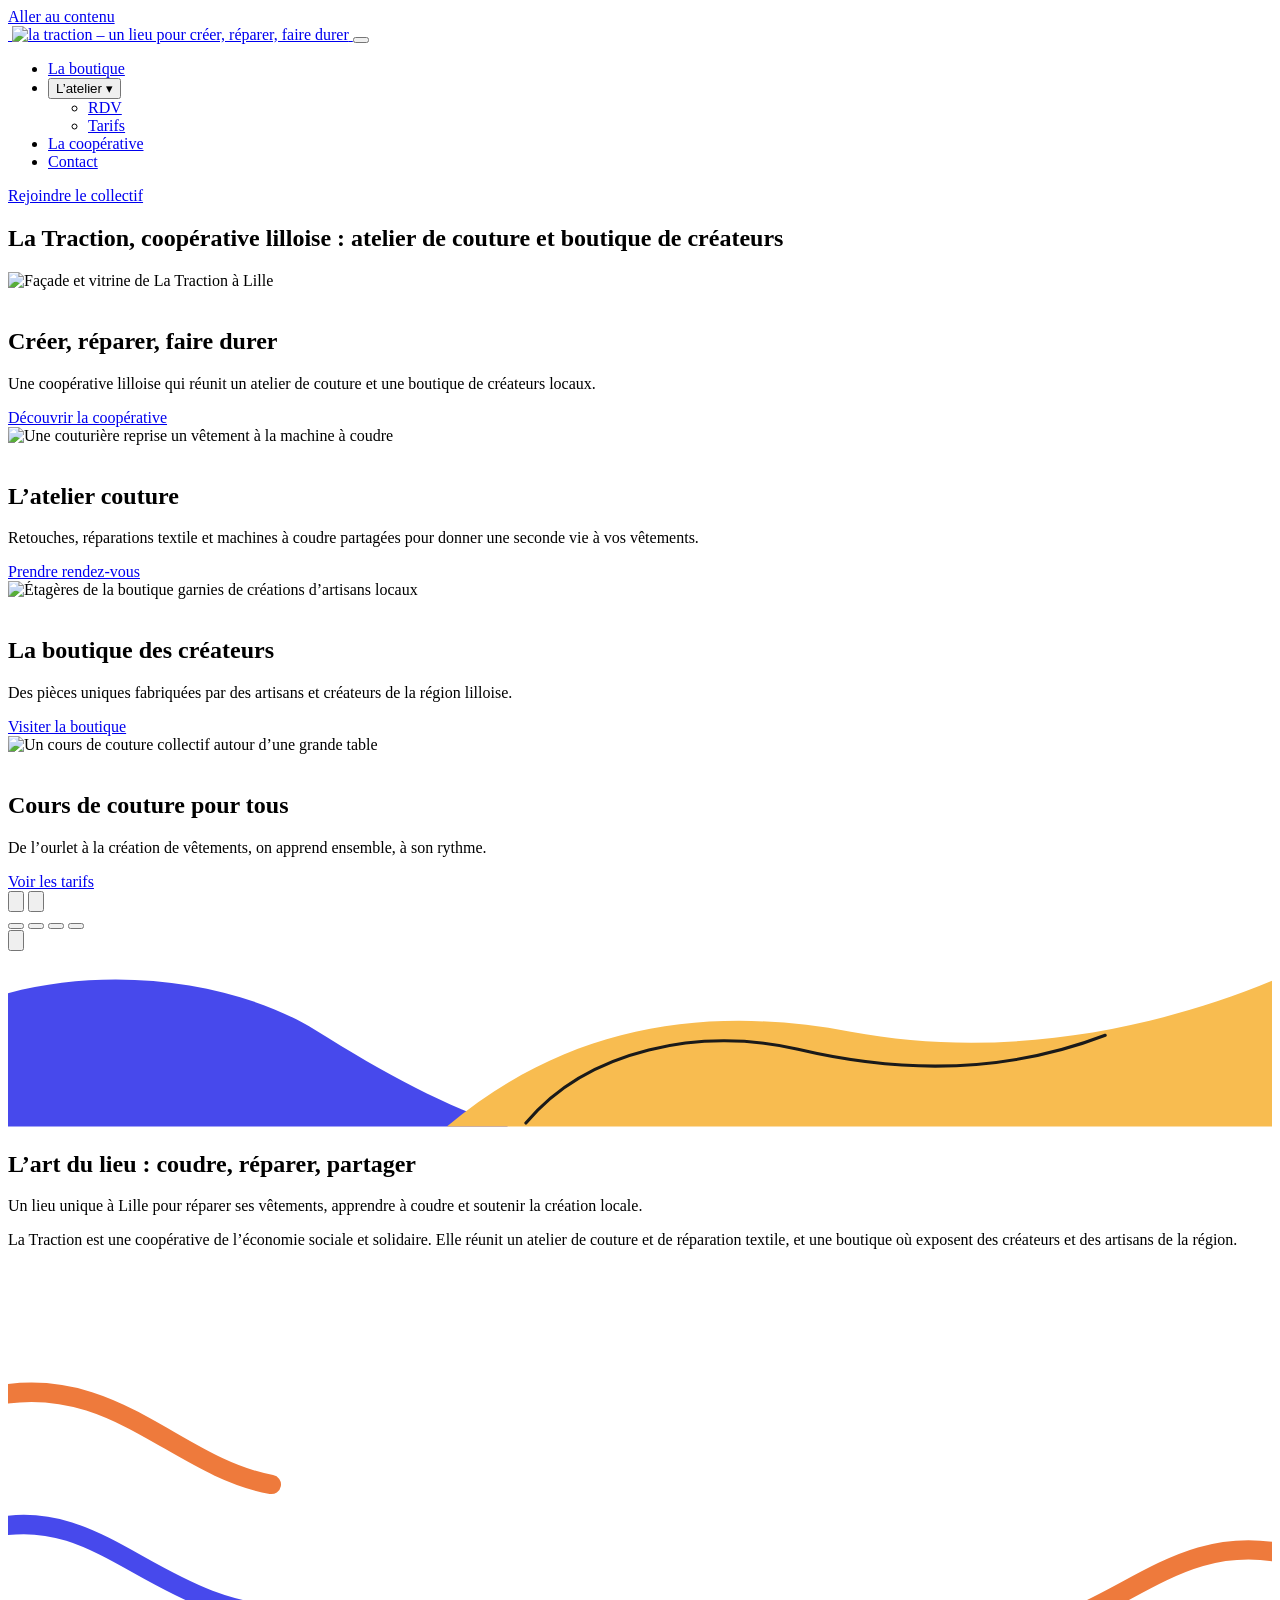
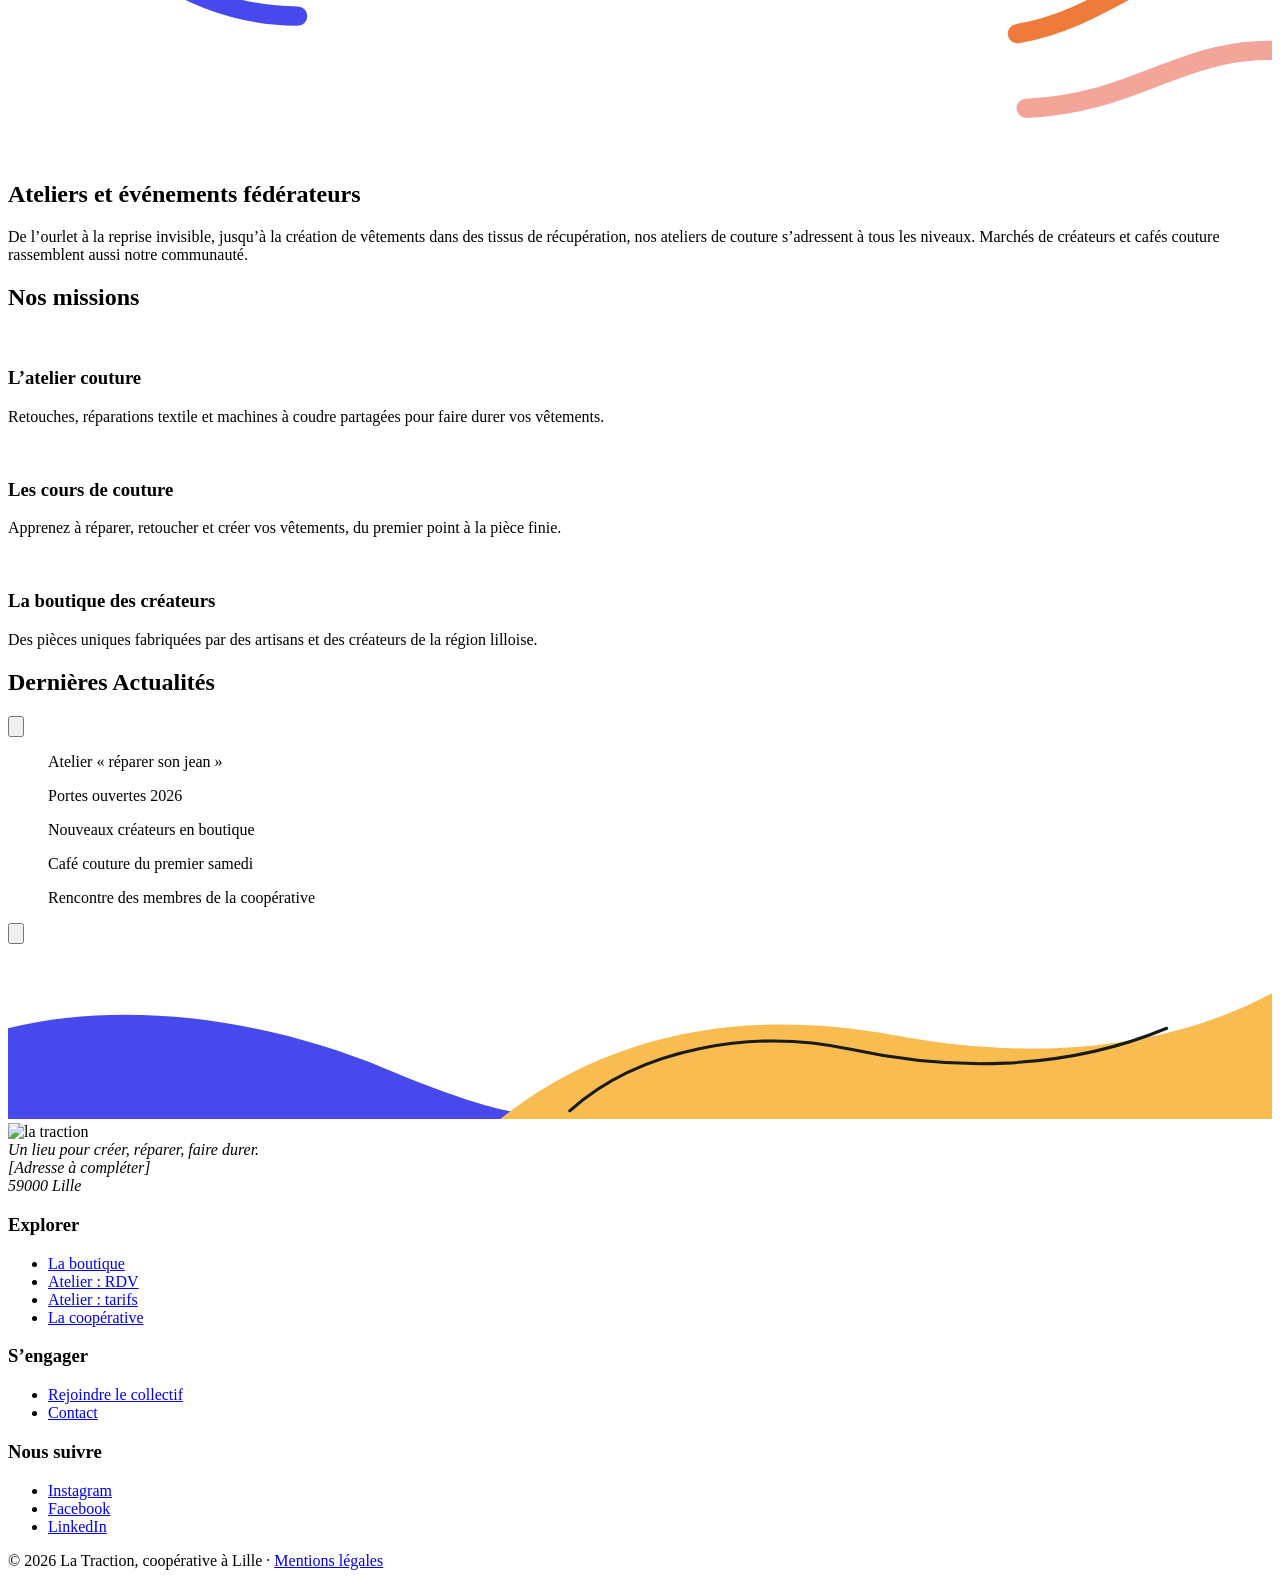
==== index.html @ d2c75fbf "Add files via upload" ====
<!DOCTYPE html>
<html lang="fr">
<head>
<meta charset="utf-8">
<meta name="viewport" content="width=device-width, initial-scale=1">
<title>La Traction – Un lieu pour créer, réparer, faire durer à Lille</title>
<meta name="description" content="La Traction, coopérative lilloise : atelier de couture et de réparation textile, cours de couture et boutique de créateurs et d’artisans locaux.">
<link rel="preconnect" href="https://fonts.googleapis.com">
<link rel="preconnect" href="https://fonts.gstatic.com" crossorigin>
<link href="https://fonts.googleapis.com/css2?family=Bebas+Neue&family=DM+Sans:wght@400;500;700&family=Montserrat:wght@700;800&display=swap" rel="stylesheet">
<script>document.documentElement.className+=" js"</script>
<link rel="stylesheet" href="css/style.css">
</head>
<body>
<a class="skip" href="#contenu">Aller au contenu</a>

<header class="hdr" id="hdr">
  <div class="wrap bar">
    <a class="logo" href="index.html" aria-label="La Traction, accueil">
      <img class="mag" src="img/logo-aimant.png" alt="">
      <img class="mot" src="img/logo-mot.png" alt="la traction – un lieu pour créer, réparer, faire durer">
    </a>
    <button class="burger" id="burger" aria-label="Ouvrir le menu" aria-expanded="false" aria-controls="nav"><span></span></button>
    <nav class="nav" id="nav" aria-label="Navigation principale">
      <ul>
        <li><a href="boutique.html">La boutique</a></li>
        <li class="has-sub" id="hs">
          <button class="sb" type="button" aria-expanded="false" aria-controls="sub">L’atelier <span class="chev" aria-hidden="true">▾</span></button>
          <ul class="sub" id="sub">
            <li><a href="atelier-rdv.html">RDV</a></li>
            <li><a href="atelier-tarifs.html">Tarifs</a></li>
          </ul>
        </li>
        <li><a href="cooperative.html">La coopérative</a></li>
        <li><a href="contact.html">Contact</a></li>
      </ul>
      <a class="cta" href="rejoindre.html">Rejoindre le collectif</a>
    </nav>
  </div>
</header>

<main id="contenu">
  <!-- Diaporama d'accueil : remplacer img/diapo-1.jpg … img/diapo-4.jpg par vos photos (format paysage, 1920×1080 conseillé) -->
  <section class="slider" id="slider" aria-roledescription="carrousel" aria-labelledby="t-hero">
    <h1 id="t-hero" class="sr">La Traction, coopérative lilloise : atelier de couture et boutique de créateurs</h1>
    <div class="slides" id="slides" aria-live="off">
      <div class="slide on" role="group" aria-roledescription="diapositive" aria-label="1 sur 4" style="--g:linear-gradient(135deg,#4749EC,#23246f)">
        <div class="sl-bg"><img src="img/diapo-1.jpg" alt="Façade et vitrine de La Traction à Lille"></div>
        <img class="sl-deco" src="img/logo-aimant.png" alt="">
        <div class="cap"><h2>Créer, réparer, faire durer</h2><p>Une coopérative lilloise qui réunit un atelier de couture et une boutique de créateurs locaux.</p><a class="btn" href="cooperative.html">Découvrir la coopérative</a></div>
      </div>
      <div class="slide" role="group" aria-roledescription="diapositive" aria-label="2 sur 4" style="--g:linear-gradient(135deg,#D5463E,#EE7A3C)">
        <div class="sl-bg"><img src="img/diapo-2.jpg" alt="Une couturière reprise un vêtement à la machine à coudre"></div>
        <img class="sl-deco" src="img/picto-reparer.png" alt="">
        <div class="cap"><h2>L’atelier couture</h2><p>Retouches, réparations textile et machines à coudre partagées pour donner une seconde vie à vos vêtements.</p><a class="btn" href="atelier-rdv.html">Prendre rendez-vous</a></div>
      </div>
      <div class="slide" role="group" aria-roledescription="diapositive" aria-label="3 sur 4" style="--g:linear-gradient(135deg,#F8BC50,#D5463E)">
        <div class="sl-bg"><img src="img/diapo-3.jpg" alt="Étagères de la boutique garnies de créations d’artisans locaux"></div>
        <img class="sl-deco" src="img/picto-faire-durer.png" alt="">
        <div class="cap"><h2>La boutique des créateurs</h2><p>Des pièces uniques fabriquées par des artisans et créateurs de la région lilloise.</p><a class="btn" href="boutique.html">Visiter la boutique</a></div>
      </div>
      <div class="slide" role="group" aria-roledescription="diapositive" aria-label="4 sur 4" style="--g:linear-gradient(135deg,#AFC5DA,#4749EC)">
        <div class="sl-bg"><img src="img/diapo-4.jpg" alt="Un cours de couture collectif autour d’une grande table"></div>
        <img class="sl-deco" src="img/picto-creer.png" alt="">
        <div class="cap"><h2>Cours de couture pour tous</h2><p>De l’ourlet à la création de vêtements, on apprend ensemble, à son rythme.</p><a class="btn" href="atelier-tarifs.html">Voir les tarifs</a></div>
      </div>
    </div>
    <div class="sl-ctrl">
      <button type="button" class="sl-btn" id="sl-play" aria-label="Mettre le diaporama en pause"><svg viewBox="0 0 24 24" aria-hidden="true"><path class="i-pause" d="M8 5v14M16 5v14"/><path class="i-play" d="M7 5l12 7-12 7z"/></svg></button>
      <button type="button" class="sl-btn" id="sl-prev" aria-label="Diapositive précédente"><svg viewBox="0 0 24 24" aria-hidden="true"><path d="M15 4L7 12l8 8"/></svg></button>
      <div class="dots">
        <button type="button" class="dot" aria-label="Afficher la diapositive 1" aria-current="true"></button>
        <button type="button" class="dot" aria-label="Afficher la diapositive 2"></button>
        <button type="button" class="dot" aria-label="Afficher la diapositive 3"></button>
        <button type="button" class="dot" aria-label="Afficher la diapositive 4"></button>
      </div>
      <button type="button" class="sl-btn" id="sl-next" aria-label="Diapositive suivante"><svg viewBox="0 0 24 24" aria-hidden="true"><path d="M9 4l8 8-8 8"/></svg></button>
    </div>
    <svg class="waves" viewBox="0 0 1440 200" preserveAspectRatio="none" aria-hidden="true">
      <path d="M0 48C130 14 270 40 350 90S500 178 570 200H0Z" fill="#4749EC"/>
      <path d="M500 200C640 82 800 62 960 92S1290 96 1440 34V200Z" fill="#F8BC50"/>
      <path d="M590 196C660 112 790 86 900 112S1130 142 1250 96" fill="none" stroke="#1A1A1A" stroke-width="3.5" stroke-linecap="round"/>
    </svg>
  </section>
  <div class="zebra" aria-hidden="true"></div>

  <!-- L'art du lieu -->
  <section class="lieu" aria-labelledby="t-lieu">
    <div class="wrap grid">
      <div class="photo sq"><div class="plx" data-speed=".1" data-zoom=".1"><img src="img/artisan.jpg" alt="Une couturière répare un vêtement à la machine à coudre" loading="lazy" onerror="this.remove()"></div></div>
      <div class="txt" data-speed="-.07">
        <h2 id="t-lieu">L’art du lieu : coudre, réparer, partager</h2>
        <p class="lead">Un lieu unique à Lille pour réparer ses vêtements, apprendre à coudre et soutenir la création locale.</p>
        <p class="t">La Traction est une coopérative de l’économie sociale et solidaire. Elle réunit un atelier de couture et de réparation textile, et une boutique où exposent des créateurs et des artisans de la région.</p>
      </div>
    </div>
  </section>

  <!-- Ateliers et événements -->
  <section class="events" aria-labelledby="t-events">
    <div class="bg"><div class="plx" data-speed=".1" data-zoom=".08"><img src="img/evenement.jpg" alt="" loading="lazy" onerror="this.remove()"></div></div>
    <svg class="ribbons" viewBox="0 0 1440 560" preserveAspectRatio="xMidYMid slice" fill="none" stroke-width="22" stroke-linecap="round" aria-hidden="true">
      <path d="M-20 150C120 120 190 230 300 250" stroke="#EE7A3C"/>
      <path d="M-20 300C110 270 170 400 330 400" stroke="#4749EC"/>
      <path d="M1460 330C1330 300 1270 400 1150 420" stroke="#EE7A3C"/>
      <path d="M1460 440C1340 430 1290 500 1160 505" stroke="#F4A59A"/>
    </svg>
    <div class="box" data-speed="-.07">
      <h2 id="t-events">Ateliers et événements fédérateurs</h2>
      <p>De l’ourlet à la reprise invisible, jusqu’à la création de vêtements dans des tissus de récupération, nos ateliers de couture s’adressent à tous les niveaux. Marchés de créateurs et cafés couture rassemblent aussi notre communauté.</p>
    </div>
  </section>

  <!-- Nos missions -->
  <div class="band"><h2>Nos missions</h2></div>
  <section class="missions" aria-label="Nos missions">
    <div class="wrap cards" data-speed=".04">
      <article class="card" style="--c:var(--brick)"><img src="img/picto-reparer.png" alt="" loading="lazy"><h3>L’atelier couture</h3><p>Retouches, réparations textile et machines à coudre partagées pour faire durer vos vêtements.</p></article>
      <article class="card" style="--c:var(--cobalt)"><img src="img/picto-creer.png" alt="" loading="lazy"><h3>Les cours de couture</h3><p>Apprenez à réparer, retoucher et créer vos vêtements, du premier point à la pièce finie.</p></article>
      <article class="card" style="--c:var(--mustard)"><img src="img/picto-faire-durer.png" alt="" loading="lazy"><h3>La boutique des créateurs</h3><p>Des pièces uniques fabriquées par des artisans et des créateurs de la région lilloise.</p></article>
    </div>
  </section>

  <!-- Dernières actualités -->
  <section class="news" aria-labelledby="t-news">
    <div class="wrap" data-speed="-.035">
      <h2 id="t-news">Dernières Actualités</h2>
      <div class="car">
        <button class="arr l" id="prev" type="button" aria-label="Actualités précédentes"><svg viewBox="0 0 24 24" aria-hidden="true"><path d="M15 4L7 12l8 8"/></svg></button>
        <div class="track" id="track" tabindex="0" aria-label="Carrousel d’actualités">
          <figure class="item"><div class="ph" style="--g:linear-gradient(135deg,#AFC5DA,#F8BC50)"><img src="img/actu-1.jpg" alt="" loading="lazy" onerror="this.remove()"></div><figcaption>Atelier « réparer son jean »</figcaption></figure>
          <figure class="item"><div class="ph" style="--g:linear-gradient(135deg,#F4A59A,#4749EC)"><img src="img/actu-2.jpg" alt="" loading="lazy" onerror="this.remove()"></div><figcaption>Portes ouvertes 2026</figcaption></figure>
          <figure class="item"><div class="ph" style="--g:linear-gradient(135deg,#F8BC50,#D5463E)"><img src="img/actu-3.jpg" alt="" loading="lazy" onerror="this.remove()"></div><figcaption>Nouveaux créateurs en boutique</figcaption></figure>
          <figure class="item"><div class="ph" style="--g:linear-gradient(135deg,#4749EC,#AFC5DA)"><img src="img/actu-4.jpg" alt="" loading="lazy" onerror="this.remove()"></div><figcaption>Café couture du premier samedi</figcaption></figure>
          <figure class="item"><div class="ph" style="--g:linear-gradient(135deg,#D5463E,#F4A59A)"><img src="img/actu-5.jpg" alt="" loading="lazy" onerror="this.remove()"></div><figcaption>Rencontre des membres de la coopérative</figcaption></figure>
        </div>
        <button class="arr r" id="next" type="button" aria-label="Actualités suivantes"><svg viewBox="0 0 24 24" aria-hidden="true"><path d="M9 4l8 8-8 8"/></svg></button>
      </div>
    </div>
  </section>
</main>

<footer>
  <svg class="ft-waves" viewBox="0 0 1440 200" preserveAspectRatio="none" aria-hidden="true">
    <path d="M0 200V96C140 62 300 88 430 142S580 190 620 200Z" fill="#4749EC"/>
    <path d="M560 200C690 96 850 74 1010 104S1320 120 1440 56V200Z" fill="#F8BC50"/>
    <path d="M640 190C720 118 850 96 960 120S1200 146 1320 96" fill="none" stroke="#1A1A1A" stroke-width="3.5" stroke-linecap="round"/>
  </svg>
  <div class="ft">
    <div class="cols">
      <div class="brand">
        <img src="img/logo-mot.png" alt="la traction">
        <address>Un lieu pour créer, réparer, faire durer.<br>[Adresse à compléter]<br>59000 Lille</address>
      </div>
      <div><h3>Explorer</h3><ul>
        <li><a href="boutique.html">La boutique</a></li>
        <li><a href="atelier-rdv.html">Atelier : RDV</a></li>
        <li><a href="atelier-tarifs.html">Atelier : tarifs</a></li>
        <li><a href="cooperative.html">La coopérative</a></li></ul></div>
      <div><h3>S’engager</h3><ul>
        <li><a href="rejoindre.html">Rejoindre le collectif</a></li>
        <li><a href="contact.html">Contact</a></li></ul></div>
      <div><h3>Nous suivre</h3><ul>
        <li><a href="#" rel="noopener">Instagram</a></li>
        <li><a href="#" rel="noopener">Facebook</a></li>
        <li><a href="#" rel="noopener">LinkedIn</a></li></ul></div>
    </div>
    <div class="legal">© 2026 La Traction, coopérative à Lille · <a href="mentions-legales.html">Mentions légales</a></div>
  </div>
</footer>

<script src="js/main.js"></script>
</body>
</html>
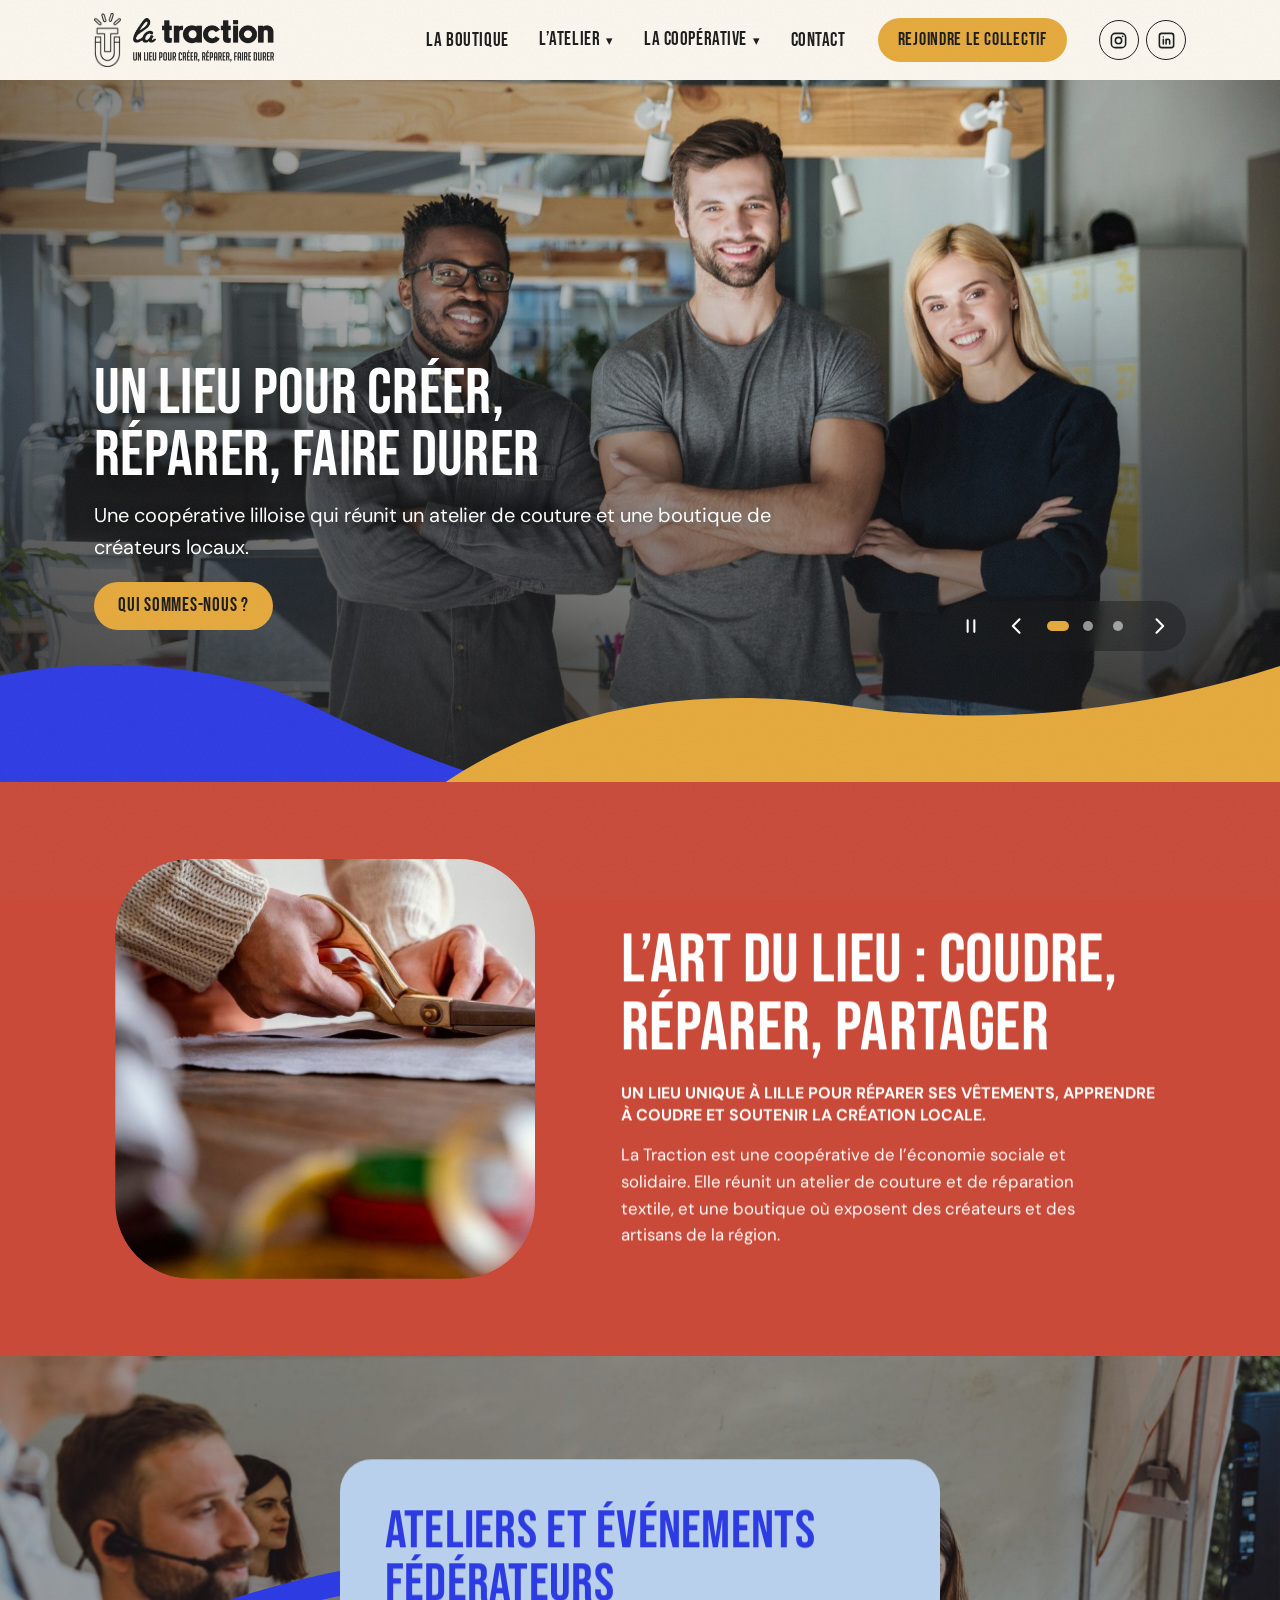
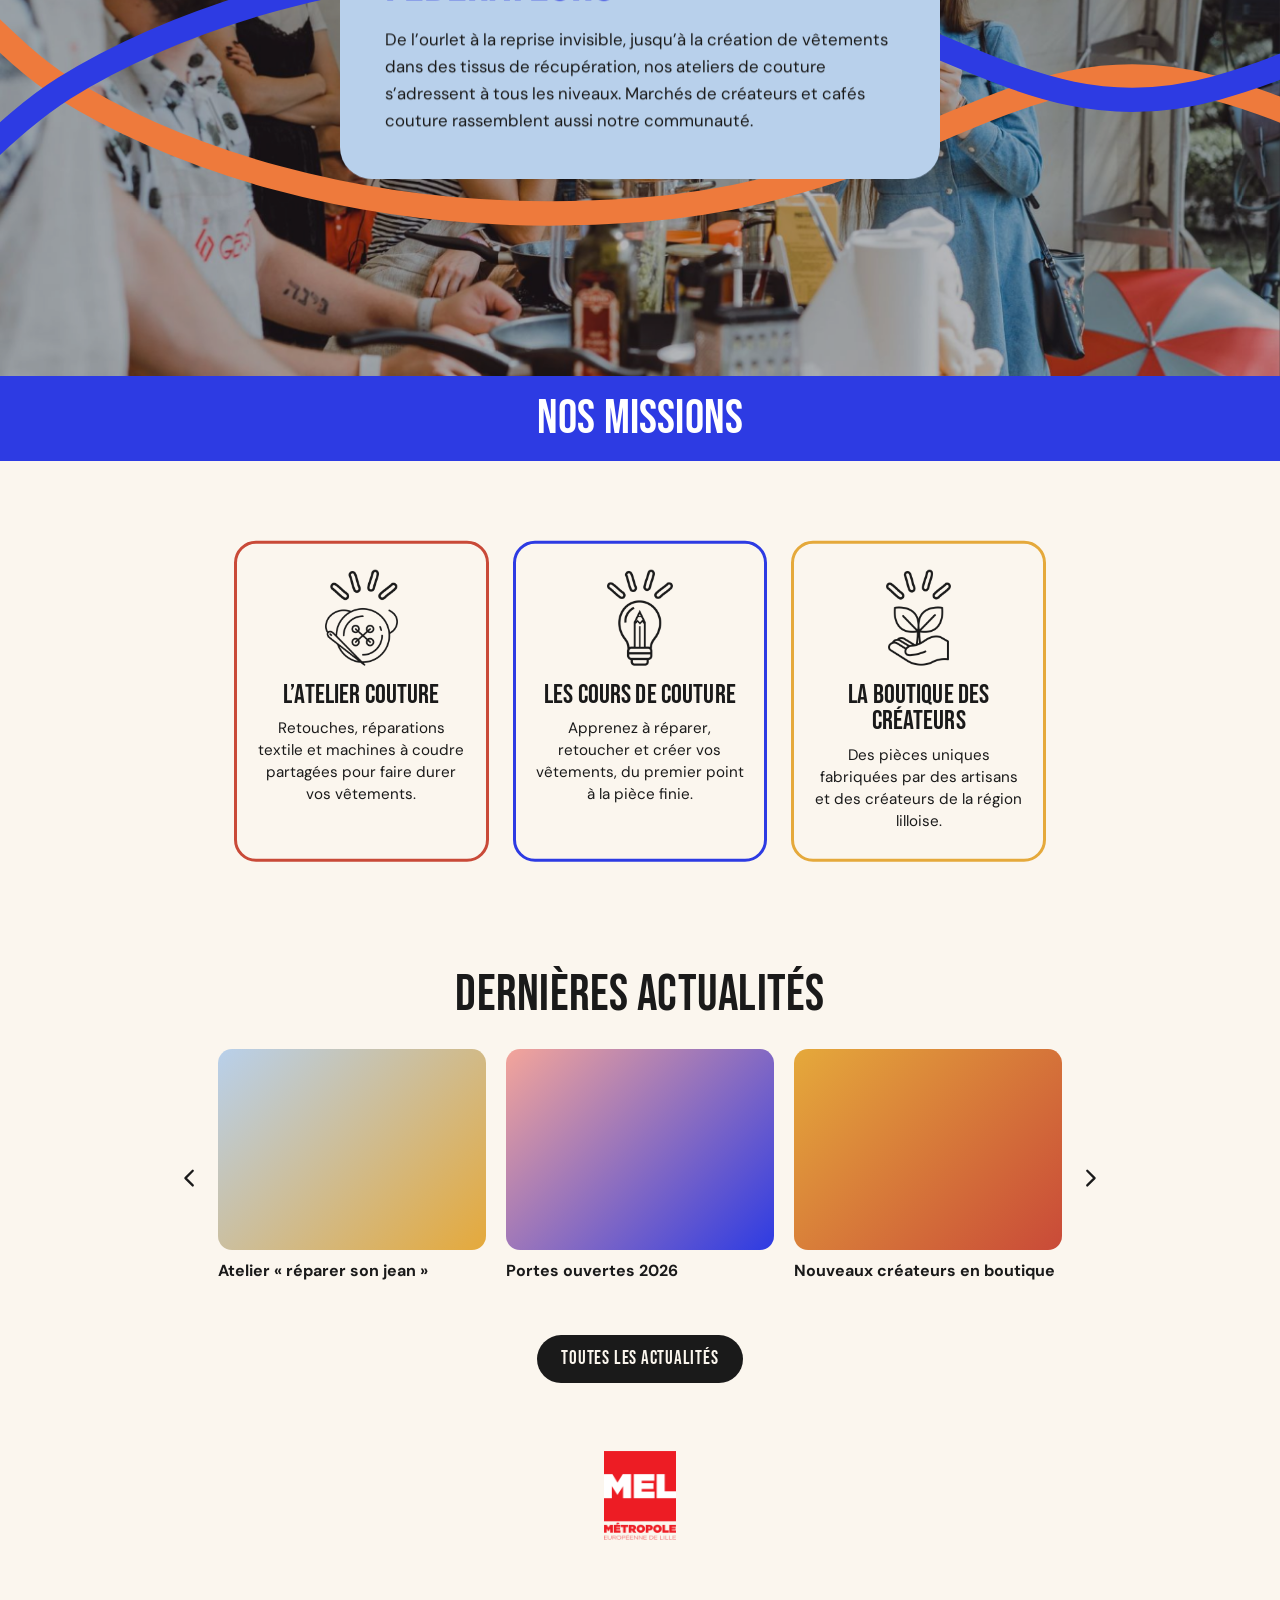
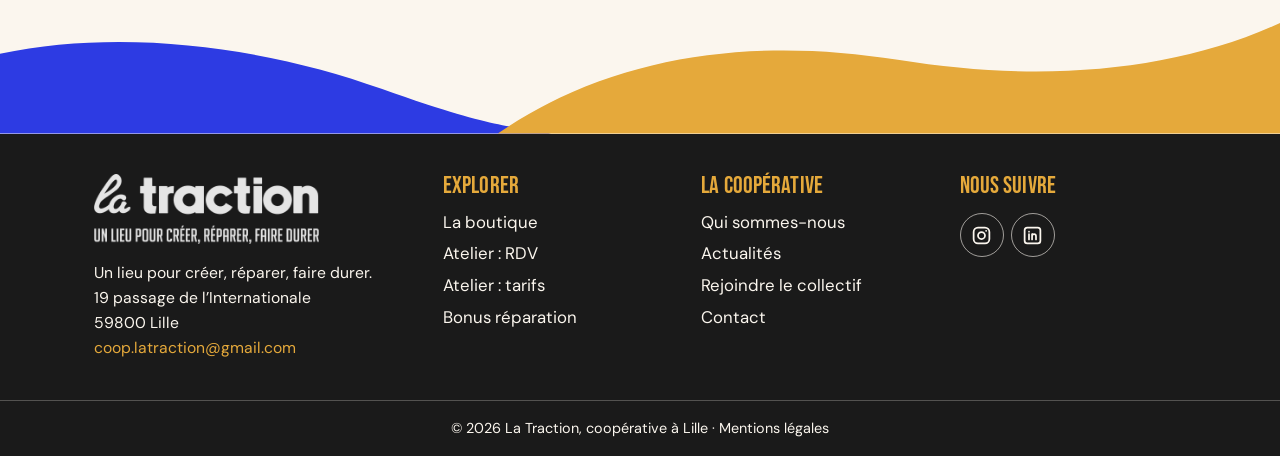
==== commit b77d8ff4: "Add files via upload" ====
--- a/index.html
+++ b/index.html
@@ -5,9 +5,12 @@
 <meta name="viewport" content="width=device-width, initial-scale=1">
 <title>La Traction – Un lieu pour créer, réparer, faire durer à Lille</title>
 <meta name="description" content="La Traction, coopérative lilloise : atelier de couture et de réparation textile, cours de couture et boutique de créateurs et d’artisans locaux.">
+<link rel="icon" href="favicon.ico" sizes="any">
+<link rel="icon" type="image/png" sizes="32x32" href="img/favicon-32.png">
+<link rel="apple-touch-icon" href="img/apple-touch-icon.png">
 <link rel="preconnect" href="https://fonts.googleapis.com">
 <link rel="preconnect" href="https://fonts.gstatic.com" crossorigin>
-<link href="https://fonts.googleapis.com/css2?family=Bebas+Neue&family=DM+Sans:wght@400;500;700&family=Montserrat:wght@700;800&display=swap" rel="stylesheet">
+<link href="https://fonts.googleapis.com/css2?family=Bebas+Neue&display=swap" rel="stylesheet">
 <script>document.documentElement.className+=" js"</script>
 <link rel="stylesheet" href="css/style.css">
 </head>
@@ -17,52 +20,55 @@
 <header class="hdr" id="hdr">
   <div class="wrap bar">
     <a class="logo" href="index.html" aria-label="La Traction, accueil">
-      <img class="mag" src="img/logo-aimant.png" alt="">
-      <img class="mot" src="img/logo-mot.png" alt="la traction – un lieu pour créer, réparer, faire durer">
+      <img class="mag" src="img/logo-aimant.png" width="240" height="474" alt="">
+      <img class="mot" src="img/logo-mot.png" width="520" height="162" alt="la traction – un lieu pour créer, réparer, faire durer">
     </a>
     <button class="burger" id="burger" aria-label="Ouvrir le menu" aria-expanded="false" aria-controls="nav"><span></span></button>
     <nav class="nav" id="nav" aria-label="Navigation principale">
       <ul>
         <li><a href="boutique.html">La boutique</a></li>
-        <li class="has-sub" id="hs">
-          <button class="sb" type="button" aria-expanded="false" aria-controls="sub">L’atelier <span class="chev" aria-hidden="true">▾</span></button>
-          <ul class="sub" id="sub">
+        <li class="has-sub">
+          <button class="sb" type="button" aria-expanded="false" aria-controls="sub-atelier">L’atelier <span class="chev" aria-hidden="true">▾</span></button>
+          <ul class="sub" id="sub-atelier">
             <li><a href="atelier-rdv.html">RDV</a></li>
             <li><a href="atelier-tarifs.html">Tarifs</a></li>
+            <li><a href="bonus-reparation.html">Bonus réparation</a></li>
           </ul>
         </li>
-        <li><a href="cooperative.html">La coopérative</a></li>
+        <li class="has-sub">
+          <button class="sb" type="button" aria-expanded="false" aria-controls="sub-coop">La coopérative <span class="chev" aria-hidden="true">▾</span></button>
+          <ul class="sub" id="sub-coop">
+            <li><a href="cooperative.html">Qui sommes-nous</a></li>
+            <li><a href="actualites.html">Actualités</a></li>
+          </ul>
+        </li>
         <li><a href="contact.html">Contact</a></li>
       </ul>
       <a class="cta" href="rejoindre.html">Rejoindre le collectif</a>
+      <ul class="social" aria-label="Réseaux sociaux">
+        <li><a href="https://www.instagram.com/la_traction_coop/" target="_blank" rel="noopener" aria-label="Instagram de La Traction (nouvel onglet)"><svg viewBox="0 0 24 24" aria-hidden="true"><rect x="3" y="3" width="18" height="18" rx="5"/><circle cx="12" cy="12" r="4"/><circle cx="17.3" cy="6.7" r="1.1" class="fill"/></svg></a></li>
+        <li><a href="https://www.linkedin.com/company/coop%C3%A9rative-la-traction/" target="_blank" rel="noopener" aria-label="LinkedIn de La Traction (nouvel onglet)"><svg viewBox="0 0 24 24" aria-hidden="true"><rect x="3" y="3" width="18" height="18" rx="3"/><path d="M8 10.5V16.5M8 7.6v.01M11.5 16.5v-6M11.5 13c0-1.6 1-2.6 2.3-2.6s2.2.9 2.2 2.6v3.5"/></svg></a></li>
+      </ul>
     </nav>
   </div>
 </header>
 
 <main id="contenu">
-  <!-- Diaporama d'accueil : remplacer img/diapo-1.jpg … img/diapo-4.jpg par vos photos (format paysage, 1920×1080 conseillé) -->
+  <!-- Diaporama d'accueil : photos dans img/ (format paysage, 1920 px de large conseillé) -->
   <section class="slider" id="slider" aria-roledescription="carrousel" aria-labelledby="t-hero">
     <h1 id="t-hero" class="sr">La Traction, coopérative lilloise : atelier de couture et boutique de créateurs</h1>
     <div class="slides" id="slides" aria-live="off">
-      <div class="slide on" role="group" aria-roledescription="diapositive" aria-label="1 sur 4" style="--g:linear-gradient(135deg,#4749EC,#23246f)">
-        <div class="sl-bg"><img src="img/diapo-1.jpg" alt="Façade et vitrine de La Traction à Lille"></div>
-        <img class="sl-deco" src="img/logo-aimant.png" alt="">
-        <div class="cap"><h2>Créer, réparer, faire durer</h2><p>Une coopérative lilloise qui réunit un atelier de couture et une boutique de créateurs locaux.</p><a class="btn" href="cooperative.html">Découvrir la coopérative</a></div>
+      <div class="slide on" role="group" aria-roledescription="diapositive" aria-label="1 sur 3" style="--g:linear-gradient(135deg,#2D3BE3,#1d2690)">
+        <div class="sl-bg"><img src="img/photo-collectif.jpg" alt="Trois membres de l’équipe de La Traction, souriants, dans l’atelier" width="1920" height="1280" style="object-position:50% 48%" fetchpriority="high"></div>
+        <div class="cap"><h2>Un lieu pour créer,<br>réparer, faire durer</h2><p>Une coopérative lilloise qui réunit un atelier de couture et une boutique de créateurs locaux.</p><a class="btn" href="cooperative.html">Qui sommes-nous ?</a></div>
       </div>
-      <div class="slide" role="group" aria-roledescription="diapositive" aria-label="2 sur 4" style="--g:linear-gradient(135deg,#D5463E,#EE7A3C)">
-        <div class="sl-bg"><img src="img/diapo-2.jpg" alt="Une couturière reprise un vêtement à la machine à coudre"></div>
-        <img class="sl-deco" src="img/picto-reparer.png" alt="">
+      <div class="slide" role="group" aria-roledescription="diapositive" aria-label="2 sur 3" style="--g:linear-gradient(135deg,#C94A38,#EE7A3C)">
+        <div class="sl-bg"><img src="img/photo-couture.jpg" alt="Mains qui découpent un tissu avec de grands ciseaux dorés" width="1920" height="1280" style="object-position:50% 40%"></div>
         <div class="cap"><h2>L’atelier couture</h2><p>Retouches, réparations textile et machines à coudre partagées pour donner une seconde vie à vos vêtements.</p><a class="btn" href="atelier-rdv.html">Prendre rendez-vous</a></div>
       </div>
-      <div class="slide" role="group" aria-roledescription="diapositive" aria-label="3 sur 4" style="--g:linear-gradient(135deg,#F8BC50,#D5463E)">
-        <div class="sl-bg"><img src="img/diapo-3.jpg" alt="Étagères de la boutique garnies de créations d’artisans locaux"></div>
-        <img class="sl-deco" src="img/picto-faire-durer.png" alt="">
+      <div class="slide" role="group" aria-roledescription="diapositive" aria-label="3 sur 3" style="--g:linear-gradient(135deg,#E5A93B,#C94A38)">
+        <div class="sl-bg"><img src="img/photo-boutique.jpg" alt="Une céramiste façonne une pièce devant des étagères de créations" width="1920" height="1280" style="object-position:70% 35%"></div>
         <div class="cap"><h2>La boutique des créateurs</h2><p>Des pièces uniques fabriquées par des artisans et créateurs de la région lilloise.</p><a class="btn" href="boutique.html">Visiter la boutique</a></div>
-      </div>
-      <div class="slide" role="group" aria-roledescription="diapositive" aria-label="4 sur 4" style="--g:linear-gradient(135deg,#AFC5DA,#4749EC)">
-        <div class="sl-bg"><img src="img/diapo-4.jpg" alt="Un cours de couture collectif autour d’une grande table"></div>
-        <img class="sl-deco" src="img/picto-creer.png" alt="">
-        <div class="cap"><h2>Cours de couture pour tous</h2><p>De l’ourlet à la création de vêtements, on apprend ensemble, à son rythme.</p><a class="btn" href="atelier-tarifs.html">Voir les tarifs</a></div>
       </div>
     </div>
     <div class="sl-ctrl">
@@ -72,22 +78,19 @@
         <button type="button" class="dot" aria-label="Afficher la diapositive 1" aria-current="true"></button>
         <button type="button" class="dot" aria-label="Afficher la diapositive 2"></button>
         <button type="button" class="dot" aria-label="Afficher la diapositive 3"></button>
-        <button type="button" class="dot" aria-label="Afficher la diapositive 4"></button>
       </div>
       <button type="button" class="sl-btn" id="sl-next" aria-label="Diapositive suivante"><svg viewBox="0 0 24 24" aria-hidden="true"><path d="M9 4l8 8-8 8"/></svg></button>
     </div>
     <svg class="waves" viewBox="0 0 1440 200" preserveAspectRatio="none" aria-hidden="true">
-      <path d="M0 48C130 14 270 40 350 90S500 178 570 200H0Z" fill="#4749EC"/>
-      <path d="M500 200C640 82 800 62 960 92S1290 96 1440 34V200Z" fill="#F8BC50"/>
-      <path d="M590 196C660 112 790 86 900 112S1130 142 1250 96" fill="none" stroke="#1A1A1A" stroke-width="3.5" stroke-linecap="round"/>
+      <path d="M0 48C130 14 270 40 350 90S500 178 570 200H0Z" fill="#2D3BE3"/>
+      <path d="M500 200C640 82 800 62 960 92S1290 96 1440 34V200Z" fill="#E5A93B"/>
     </svg>
   </section>
-  <div class="zebra" aria-hidden="true"></div>
 
   <!-- L'art du lieu -->
   <section class="lieu" aria-labelledby="t-lieu">
     <div class="wrap grid">
-      <div class="photo sq"><div class="plx" data-speed=".1" data-zoom=".1"><img src="img/artisan.jpg" alt="Une couturière répare un vêtement à la machine à coudre" loading="lazy" onerror="this.remove()"></div></div>
+      <div class="photo sq kb"><div class="plx" data-speed=".1" data-zoom=".1"><img src="img/photo-couture-carre.jpg" alt="Mains qui découpent un tissu avec de grands ciseaux dorés" width="900" height="900" loading="lazy"></div></div>
       <div class="txt" data-speed="-.07">
         <h2 id="t-lieu">L’art du lieu : coudre, réparer, partager</h2>
         <p class="lead">Un lieu unique à Lille pour réparer ses vêtements, apprendre à coudre et soutenir la création locale.</p>
@@ -98,12 +101,11 @@
 
   <!-- Ateliers et événements -->
   <section class="events" aria-labelledby="t-events">
-    <div class="bg"><div class="plx" data-speed=".1" data-zoom=".08"><img src="img/evenement.jpg" alt="" loading="lazy" onerror="this.remove()"></div></div>
+    <div class="bg kb"><div class="plx" data-speed=".1" data-zoom=".08"><img src="img/evenement.jpg" alt="" width="1920" height="1280" loading="lazy" data-fallback></div></div>
     <svg class="ribbons" viewBox="0 0 1440 560" preserveAspectRatio="xMidYMid slice" fill="none" stroke-width="22" stroke-linecap="round" aria-hidden="true">
-      <path d="M-20 150C120 120 190 230 300 250" stroke="#EE7A3C"/>
-      <path d="M-20 300C110 270 170 400 330 400" stroke="#4749EC"/>
-      <path d="M1460 330C1330 300 1270 400 1150 420" stroke="#EE7A3C"/>
-      <path d="M1460 440C1340 430 1290 500 1160 505" stroke="#F4A59A"/>
+      <!-- Deux fils qui se croisent et se rejoignent de part et d'autre de l'encadré -->
+      <path class="rb-o" d="M-30 150C60 140 120 250 200 300S460 430 720 410 1060 250 1240 300 1390 420 1470 410" stroke="#EE7A3C"/>
+      <path class="rb-b" d="M-30 450C60 450 120 350 200 300S460 170 720 190 1060 350 1240 300 1390 180 1470 190" stroke="#2D3BE3"/>
     </svg>
     <div class="box" data-speed="-.07">
       <h2 id="t-events">Ateliers et événements fédérateurs</h2>
@@ -115,9 +117,9 @@
   <div class="band"><h2>Nos missions</h2></div>
   <section class="missions" aria-label="Nos missions">
     <div class="wrap cards" data-speed=".04">
-      <article class="card" style="--c:var(--brick)"><img src="img/picto-reparer.png" alt="" loading="lazy"><h3>L’atelier couture</h3><p>Retouches, réparations textile et machines à coudre partagées pour faire durer vos vêtements.</p></article>
-      <article class="card" style="--c:var(--cobalt)"><img src="img/picto-creer.png" alt="" loading="lazy"><h3>Les cours de couture</h3><p>Apprenez à réparer, retoucher et créer vos vêtements, du premier point à la pièce finie.</p></article>
-      <article class="card" style="--c:var(--mustard)"><img src="img/picto-faire-durer.png" alt="" loading="lazy"><h3>La boutique des créateurs</h3><p>Des pièces uniques fabriquées par des artisans et des créateurs de la région lilloise.</p></article>
+      <article class="card" style="--c:var(--brick)"><img src="img/picto-reparer.png" width="230" height="300" alt="" loading="lazy"><h3>L’atelier couture</h3><p>Retouches, réparations textile et machines à coudre partagées pour faire durer vos vêtements.</p></article>
+      <article class="card" style="--c:var(--cobalt)"><img src="img/picto-creer.png" width="204" height="300" alt="" loading="lazy"><h3>Les cours de couture</h3><p>Apprenez à réparer, retoucher et créer vos vêtements, du premier point à la pièce finie.</p></article>
+      <article class="card" style="--c:var(--mustard)"><img src="img/picto-faire-durer.png" width="204" height="300" alt="" loading="lazy"><h3>La boutique des créateurs</h3><p>Des pièces uniques fabriquées par des artisans et des créateurs de la région lilloise.</p></article>
     </div>
   </section>
 
@@ -128,42 +130,54 @@
       <div class="car">
         <button class="arr l" id="prev" type="button" aria-label="Actualités précédentes"><svg viewBox="0 0 24 24" aria-hidden="true"><path d="M15 4L7 12l8 8"/></svg></button>
         <div class="track" id="track" tabindex="0" aria-label="Carrousel d’actualités">
-          <figure class="item"><div class="ph" style="--g:linear-gradient(135deg,#AFC5DA,#F8BC50)"><img src="img/actu-1.jpg" alt="" loading="lazy" onerror="this.remove()"></div><figcaption>Atelier « réparer son jean »</figcaption></figure>
-          <figure class="item"><div class="ph" style="--g:linear-gradient(135deg,#F4A59A,#4749EC)"><img src="img/actu-2.jpg" alt="" loading="lazy" onerror="this.remove()"></div><figcaption>Portes ouvertes 2026</figcaption></figure>
-          <figure class="item"><div class="ph" style="--g:linear-gradient(135deg,#F8BC50,#D5463E)"><img src="img/actu-3.jpg" alt="" loading="lazy" onerror="this.remove()"></div><figcaption>Nouveaux créateurs en boutique</figcaption></figure>
-          <figure class="item"><div class="ph" style="--g:linear-gradient(135deg,#4749EC,#AFC5DA)"><img src="img/actu-4.jpg" alt="" loading="lazy" onerror="this.remove()"></div><figcaption>Café couture du premier samedi</figcaption></figure>
-          <figure class="item"><div class="ph" style="--g:linear-gradient(135deg,#D5463E,#F4A59A)"><img src="img/actu-5.jpg" alt="" loading="lazy" onerror="this.remove()"></div><figcaption>Rencontre des membres de la coopérative</figcaption></figure>
+          <a class="item" href="actualites.html#actu-1"><div class="ph kb" style="--g:linear-gradient(135deg,#B8D0EB,#E5A93B)"><img src="img/actu-1.jpg" alt="" loading="lazy" data-fallback></div><span class="cap-t">Atelier « réparer son jean »</span></a>
+          <a class="item" href="actualites.html#actu-2"><div class="ph kb" style="--g:linear-gradient(135deg,#F4A59A,#2D3BE3)"><img src="img/actu-2.jpg" alt="" loading="lazy" data-fallback></div><span class="cap-t">Portes ouvertes 2026</span></a>
+          <a class="item" href="actualites.html#actu-3"><div class="ph kb" style="--g:linear-gradient(135deg,#E5A93B,#C94A38)"><img src="img/actu-3.jpg" alt="" loading="lazy" data-fallback></div><span class="cap-t">Nouveaux créateurs en boutique</span></a>
+          <a class="item" href="actualites.html#actu-4"><div class="ph kb" style="--g:linear-gradient(135deg,#2D3BE3,#B8D0EB)"><img src="img/actu-4.jpg" alt="" loading="lazy" data-fallback></div><span class="cap-t">Café couture du premier samedi</span></a>
+          <a class="item" href="actualites.html#actu-5"><div class="ph kb" style="--g:linear-gradient(135deg,#C94A38,#F4A59A)"><img src="img/actu-5.jpg" alt="" loading="lazy" data-fallback></div><span class="cap-t">Rencontre des membres de la coopérative</span></a>
         </div>
         <button class="arr r" id="next" type="button" aria-label="Actualités suivantes"><svg viewBox="0 0 24 24" aria-hidden="true"><path d="M9 4l8 8-8 8"/></svg></button>
       </div>
+      <p class="more"><a class="btn dark" href="actualites.html">Toutes les actualités</a></p>
     </div>
   </section>
 </main>
 
+<!-- Financeurs : un <li> par logo. Déposer les logos (PNG ou SVG à fond transparent) dans img/partenaires/ -->
+<section class="partners" aria-label="Nos financeurs">
+  <div class="wrap">
+    <ul class="plist">
+      <li><img src="img/partenaires/mel.png" alt="Métropole Européenne de Lille" loading="lazy" data-logo></li>
+    </ul>
+  </div>
+</section>
+
 <footer>
   <svg class="ft-waves" viewBox="0 0 1440 200" preserveAspectRatio="none" aria-hidden="true">
-    <path d="M0 200V96C140 62 300 88 430 142S580 190 620 200Z" fill="#4749EC"/>
-    <path d="M560 200C690 96 850 74 1010 104S1320 120 1440 56V200Z" fill="#F8BC50"/>
-    <path d="M640 190C720 118 850 96 960 120S1200 146 1320 96" fill="none" stroke="#1A1A1A" stroke-width="3.5" stroke-linecap="round"/>
+    <path d="M0 200V96C140 62 300 88 430 142S580 190 620 200Z" fill="#2D3BE3"/>
+    <path d="M560 200C690 96 850 74 1010 104S1320 120 1440 56V200Z" fill="#E5A93B"/>
   </svg>
   <div class="ft">
     <div class="cols">
       <div class="brand">
-        <img src="img/logo-mot.png" alt="la traction">
-        <address>Un lieu pour créer, réparer, faire durer.<br>[Adresse à compléter]<br>59000 Lille</address>
+        <img src="img/logo-mot.png" width="520" height="162" alt="la traction">
+        <address>Un lieu pour créer, réparer, faire durer.<br>19 passage de l’Internationale<br>59800 Lille<br><a href="mailto:coop.latraction@gmail.com">coop.latraction@gmail.com</a></address>
       </div>
       <div><h3>Explorer</h3><ul>
         <li><a href="boutique.html">La boutique</a></li>
         <li><a href="atelier-rdv.html">Atelier : RDV</a></li>
         <li><a href="atelier-tarifs.html">Atelier : tarifs</a></li>
-        <li><a href="cooperative.html">La coopérative</a></li></ul></div>
-      <div><h3>S’engager</h3><ul>
+        <li><a href="bonus-reparation.html">Bonus réparation</a></li></ul></div>
+      <div><h3>La coopérative</h3><ul>
+        <li><a href="cooperative.html">Qui sommes-nous</a></li>
+        <li><a href="actualites.html">Actualités</a></li>
         <li><a href="rejoindre.html">Rejoindre le collectif</a></li>
         <li><a href="contact.html">Contact</a></li></ul></div>
-      <div><h3>Nous suivre</h3><ul>
-        <li><a href="#" rel="noopener">Instagram</a></li>
-        <li><a href="#" rel="noopener">Facebook</a></li>
-        <li><a href="#" rel="noopener">LinkedIn</a></li></ul></div>
+      <div><h3>Nous suivre</h3>
+        <ul class="social ft-social" aria-label="Réseaux sociaux">
+          <li><a href="https://www.instagram.com/la_traction_coop/" target="_blank" rel="noopener" aria-label="Instagram de La Traction (nouvel onglet)"><svg viewBox="0 0 24 24" aria-hidden="true"><rect x="3" y="3" width="18" height="18" rx="5"/><circle cx="12" cy="12" r="4"/><circle cx="17.3" cy="6.7" r="1.1" class="fill"/></svg></a></li>
+          <li><a href="https://www.linkedin.com/company/coop%C3%A9rative-la-traction/" target="_blank" rel="noopener" aria-label="LinkedIn de La Traction (nouvel onglet)"><svg viewBox="0 0 24 24" aria-hidden="true"><rect x="3" y="3" width="18" height="18" rx="3"/><path d="M8 10.5V16.5M8 7.6v.01M11.5 16.5v-6M11.5 13c0-1.6 1-2.6 2.3-2.6s2.2.9 2.2 2.6v3.5"/></svg></a></li>
+        </ul></div>
     </div>
     <div class="legal">© 2026 La Traction, coopérative à Lille · <a href="mentions-legales.html">Mentions légales</a></div>
   </div>
--- a/css/style.css
+++ b/css/style.css
@@ -0,0 +1,374 @@
+/* La Traction – feuille de style commune à toutes les pages */
+/* Polices libres (licence OFL, fichiers dans /fonts) hébergées avec le site */
+@font-face{font-family:'DM Sans';src:url('../fonts/DMSans.woff') format('woff');font-weight:100 1000;font-style:normal;font-display:swap}
+/*
+  Polices de la charte : Newake (géométrique) et Bignoodle Titling (condensée).
+  En attendant les licences web, DM Sans (texte et sous-titres) et Bebas Neue (titres) les remplacent.
+  Pour utiliser les originales, ajoutez les fichiers dans /fonts puis décommentez :
+  @font-face{font-family:'Newake';src:url('../fonts/Newake.woff2') format('woff2');font-weight:800;font-display:swap}
+  @font-face{font-family:'Bignoodle Titling';src:url('../fonts/BigNoodleTitling.woff2') format('woff2');font-display:swap}
+*/
+:root{
+  --cream:#FBF6EE;
+  --cobalt:#2D3BE3;   /* palette du brief */
+  --brick:#C94A38;    /* terracotta */
+  --mustard:#E5A93B;  /* moutarde */
+  --pastel:#B8D0EB;
+  --pink:#F4A59A;
+  --orange:#EE7A3C;
+  --ink:#1A1A1A;
+  --white:#fff;
+  --f-title:'Bignoodle Titling','Bebas Neue','Anton',Impact,sans-serif;
+  --f-geo:'DM Sans',Arial,sans-serif;  /* sous-titres : police du texte, en gras */
+  --f-body:'DM Sans',Arial,sans-serif;
+}
+*,*::before,*::after{box-sizing:border-box}
+html{scroll-behavior:smooth}
+body{margin:0;background:var(--cream);color:var(--ink);font:400 1.05rem/1.6 var(--f-body);overflow-x:hidden}
+/* léger grain papier */
+body::after{content:"";position:fixed;inset:0;pointer-events:none;opacity:.06;z-index:100;
+  background:url("data:image/svg+xml,%3Csvg xmlns='http://www.w3.org/2000/svg' width='160' height='160'%3E%3Cfilter id='n'%3E%3CfeTurbulence type='fractalNoise' baseFrequency='.8' numOctaves='2'/%3E%3C/filter%3E%3Crect width='100%25' height='100%25' filter='url(%23n)'/%3E%3C/svg%3E")}
+h1,h2,h3{font-family:var(--f-title);font-weight:400;text-transform:uppercase;line-height:.98;margin:0;letter-spacing:.005em}
+img,svg{display:block;max-width:100%}
+a{color:inherit}
+:focus-visible{outline:3px solid var(--cobalt);outline-offset:3px}
+.skip{position:absolute;left:-999px;top:0;background:var(--ink);color:#fff;padding:.6rem 1rem;z-index:200}
+.skip:focus{left:0}
+.wrap{max-width:1140px;margin:0 auto;padding:0 1.5rem}
+
+/* ---------- Header ---------- */
+.hdr{position:sticky;top:0;z-index:50;background:var(--cream);transition:background .25s,box-shadow .25s}
+.hdr.scrolled{background:rgba(251,246,238,.8);-webkit-backdrop-filter:blur(10px);backdrop-filter:blur(10px);box-shadow:0 1px 0 rgba(26,26,26,.14)}
+.bar{display:flex;align-items:center;justify-content:space-between;gap:1rem;min-height:80px}
+.logo{display:flex;align-items:center;gap:.7rem;text-decoration:none;flex:0 0 auto}
+.logo .mag{height:54px;width:auto}
+.logo .mot{height:44px;width:auto}
+.nav{display:flex;align-items:center;gap:2rem}
+.nav>ul{display:flex;gap:1.9rem;list-style:none;margin:0;padding:0;align-items:center}
+.nav a,.nav .sb{font:400 1.2rem/1 var(--f-title);letter-spacing:.03em;text-transform:uppercase;text-decoration:none;background:none;border:0;color:var(--ink);cursor:pointer;padding:.55rem 0}
+.nav li>a:hover,.nav .sb:hover{text-decoration:underline;text-decoration-thickness:2px;text-underline-offset:6px}
+.has-sub{position:relative}
+.chev{display:inline-block;font-size:.7em;margin-left:.15em;transition:transform .2s}
+.sub{list-style:none;margin:0;padding:.45rem;background:var(--cream);border:1.5px solid var(--ink);border-radius:14px;box-shadow:0 8px 22px rgba(26,26,26,.14);min-width:150px}
+@media (min-width:1081px){
+  .sub{position:absolute;top:100%;left:-.8rem;opacity:0;visibility:hidden;transform:translateY(6px);transition:opacity .18s,transform .18s,visibility .18s}
+  .has-sub:hover .sub,.has-sub:focus-within .sub,.has-sub.open .sub{opacity:1;visibility:visible;transform:none}
+  .has-sub:hover .chev,.has-sub.open .chev{transform:rotate(180deg)}
+}
+.sub a{display:block;padding:.5rem .8rem;border-radius:8px;white-space:nowrap}
+.sub a:hover{background:var(--pastel);text-decoration:none!important}
+.nav .cta{display:inline-block;background:var(--mustard);color:var(--ink)!important;font:400 1.15rem/1 var(--f-title)!important;letter-spacing:.04em;text-transform:uppercase;text-decoration:none!important;padding:.8rem 1.25rem!important;border-radius:999px;white-space:nowrap;transition:transform .15s,box-shadow .15s}
+.nav .cta:hover{transform:translateY(-2px);box-shadow:0 4px 0 var(--ink)}
+.burger{display:none;width:46px;height:46px;border:1.5px solid var(--ink);border-radius:12px;background:none;cursor:pointer;position:relative;flex:0 0 auto}
+.burger span,.burger span::before,.burger span::after{position:absolute;left:12px;width:20px;height:2px;background:var(--ink);content:"";transition:.2s}
+.burger span{top:21px}.burger span::before{left:0;top:-6px}.burger span::after{left:0;top:6px}
+.burger[aria-expanded=true] span{background:transparent}
+.burger[aria-expanded=true] span::before{top:0;transform:rotate(45deg)}
+.burger[aria-expanded=true] span::after{top:0;transform:rotate(-45deg)}
+@media (max-width:1080px){
+  .burger{display:block}
+  .logo .mag{height:46px}.logo .mot{height:36px}
+  .nav{position:absolute;left:0;right:0;top:100%;background:var(--cream);flex-direction:column;align-items:flex-start;gap:0;padding:0 1.5rem;max-height:0;overflow:hidden;transition:max-height .35s ease,padding .35s;border-bottom:1.5px solid transparent}
+  .nav.open{max-height:760px;padding:.8rem 1.5rem 1.5rem;border-bottom-color:var(--ink)}
+  .nav>ul{flex-direction:column;align-items:flex-start;gap:0;width:100%}
+  .nav>ul>li{width:100%}
+  .nav>ul>li>a,.nav .sb{display:block;width:100%;text-align:left;padding:.8rem 0;font-size:1.5rem}
+  .sub{border:0;box-shadow:none;border-radius:0;background:none;padding:0 0 0 1rem;max-height:0;overflow:hidden;transition:max-height .3s ease}
+  .has-sub.open .sub{max-height:220px}
+  .has-sub.open .chev{transform:rotate(180deg)}
+  .sub a{font-size:1.3rem}
+  .nav .cta{margin-top:1rem}
+}
+
+/* ---------- Diaporama d'accueil ---------- */
+.sr{position:absolute!important;width:1px;height:1px;padding:0;margin:-1px;overflow:hidden;clip:rect(0 0 0 0);white-space:nowrap;border:0}
+.spark{position:absolute;width:40px;height:40px;stroke:var(--mustard);stroke-width:5;stroke-linecap:round;fill:none}
+.slider{position:relative;height:clamp(480px,78vh,760px);overflow:hidden;background:var(--ink);color:#fff}
+.slides{position:absolute;inset:0}
+.slide{position:absolute;inset:0;opacity:0;visibility:hidden;transition:opacity .9s ease,visibility 0s linear .9s}
+.slide.on{opacity:1;visibility:visible;transition:opacity .9s ease,visibility 0s}
+.sl-bg{position:absolute;inset:0;background:var(--g);overflow:hidden}
+.sl-bg img{width:100%;height:100%;object-fit:cover;transform:scale(1.06);transition:transform 7s ease-out}
+.slide.on .sl-bg img{transform:scale(1)}
+.slide::after{content:"";position:absolute;inset:0;background:linear-gradient(to top,rgba(26,26,26,.72) 0%,rgba(26,26,26,.35) 40%,rgba(26,26,26,0) 72%),linear-gradient(90deg,rgba(26,26,26,.55) 0%,rgba(26,26,26,.25) 45%,rgba(26,26,26,0) 65%);pointer-events:none}
+.slide.has-img .sl-deco{display:none}
+.sl-deco{position:absolute;right:clamp(1rem,8vw,9rem);top:50%;height:min(58%,380px);width:auto;transform:translateY(-58%);filter:invert(1);opacity:.28;pointer-events:none}
+.cap{position:absolute;z-index:2;left:max(1.5rem,calc((100% - 1140px)/2 + 1.5rem));right:1.5rem;bottom:clamp(6.5rem,12vw,9.5rem);max-width:44rem;
+  opacity:0;translate:0 24px;transition:opacity .7s ease .35s,translate .7s cubic-bezier(.2,.7,.2,1) .35s}
+.slide.on .cap{opacity:1;translate:0 0}
+.cap h2{font-size:clamp(2.6rem,5vw,4.4rem);line-height:.96;text-shadow:0 2px 18px rgba(0,0,0,.25)}
+.cap p{font-size:clamp(1.05rem,1.6vw,1.25rem);margin:.8rem 0 1.2rem;max-width:36em;text-shadow:0 1px 8px rgba(0,0,0,.35)}
+.sl-ctrl{position:absolute;z-index:3;right:max(1.5rem,calc((100% - 1140px)/2 + 1.5rem));bottom:clamp(5.2rem,11vw,8.2rem);display:flex;align-items:center;gap:.4rem;
+  background:rgba(26,26,26,.45);-webkit-backdrop-filter:blur(6px);backdrop-filter:blur(6px);border-radius:999px;padding:.3rem .45rem}
+.sl-btn{width:40px;height:40px;border:0;border-radius:50%;background:none;color:#fff;cursor:pointer;display:grid;place-items:center}
+.sl-btn:hover{background:rgba(255,255,255,.16)}
+.sl-btn svg{width:20px;height:20px;stroke:currentColor;stroke-width:2.5;fill:none;stroke-linecap:round;stroke-linejoin:round}
+.sl-btn .i-play{display:none;fill:currentColor;stroke:none}
+.slider.paused .sl-btn .i-pause{display:none}.slider.paused .sl-btn .i-play{display:block}
+.dots{display:flex;gap:.15rem}
+.dot{width:28px;height:40px;border:0;background:none;cursor:pointer;display:grid;place-items:center;padding:0}
+.dot::before{content:"";width:10px;height:10px;border-radius:999px;background:rgba(255,255,255,.55);transition:width .3s,background .3s}
+.dot[aria-current=true]::before{width:22px;background:var(--mustard)}
+.slider :focus-visible{outline-color:var(--mustard)}
+.waves{position:absolute;z-index:2;left:0;bottom:-1px;width:100%;height:clamp(80px,11vw,160px);pointer-events:none}
+@media (max-width:720px){
+  .slider{height:clamp(520px,86vh,680px)}
+  .sl-deco{top:1.4rem;right:1.2rem;height:min(26%,170px);transform:none}
+  .cap{bottom:8.6rem}
+  .sl-ctrl{left:50%;right:auto;translate:-50% 0;bottom:4.4rem}
+}
+@media (prefers-reduced-motion:reduce){.slide,.cap,.sl-bg img{transition:none!important}.sl-bg img{transform:none}}
+
+/* ---------- L'art du lieu ---------- */
+.lieu{background:var(--brick);color:var(--white);padding:clamp(3rem,6vw,5rem) 0}
+.lieu .grid{display:grid;grid-template-columns:minmax(0,.9fr) minmax(0,1.1fr);gap:clamp(2rem,5vw,4.5rem);align-items:center}
+.photo{position:relative;overflow:hidden;border-radius:18%}
+.plx{position:absolute;left:0;right:0;top:-20%;bottom:-20%;will-change:transform}
+.plx img{width:100%;height:100%;object-fit:cover}
+.photo .plx{background:linear-gradient(140deg,#F4A59A,#E5A93B 55%,#B8D0EB)}
+.photo.sq{aspect-ratio:1/1;max-width:420px;width:100%;margin:0 auto}
+.lieu h2{font-size:clamp(2.6rem,5.4vw,4.4rem);margin-bottom:1.2rem}
+.lieu .lead{font:700 1rem/1.4 var(--f-geo);text-transform:uppercase;margin:0 0 .9rem;max-width:34em}
+.lieu .t{margin:0;max-width:40ch}
+.lieu .txt{will-change:transform}
+@media (max-width:820px){.lieu .grid{grid-template-columns:1fr}.photo.sq{max-width:360px}}
+
+/* ---------- Ateliers et événements ---------- */
+.events{position:relative;min-height:clamp(460px,52vw,620px);display:grid;place-items:center;padding:4rem 1.5rem;overflow:hidden;background:#2b2b33}
+.events .bg{position:absolute;inset:0;overflow:hidden}
+.events .bg .plx{background:linear-gradient(120deg,#3a3f68,#6c5a52 60%,#2b2b33)}
+.ribbons{position:absolute;inset:0;width:100%;height:100%;pointer-events:none}
+.events .bg::after{content:"";position:absolute;inset:0;background:rgba(26,26,26,.28)}
+.box{position:relative;background:var(--pastel);color:var(--cobalt);border-radius:32px;padding:clamp(1.8rem,4vw,2.8rem);max-width:600px;will-change:transform}
+.box h2{font-size:clamp(2.2rem,4.6vw,3.4rem);margin-bottom:1rem}
+.box p{margin:0;color:var(--ink);max-width:48ch}
+
+/* ---------- Nos missions ---------- */
+.band{background:var(--cobalt);color:var(--white);text-align:center;padding:1.2rem 1.5rem}
+.band h2{font-size:clamp(2rem,4.4vw,3rem)}
+.missions{padding:clamp(2.5rem,5vw,4rem) 0 clamp(2rem,4vw,3rem)}
+.cards{display:grid;grid-template-columns:repeat(3,1fr);gap:1.5rem;max-width:860px;margin:0 auto}
+.card{background:var(--cream);border:3px solid var(--c);border-radius:22px;padding:1.6rem 1.25rem 1.7rem;text-align:center}
+.card img{height:96px;width:auto;margin:0 auto 1rem}
+.card h3{font-size:1.7rem;margin-bottom:.55rem}
+.card p{margin:0;font-size:.95rem;line-height:1.45}
+@media (max-width:820px){.cards{grid-template-columns:1fr;max-width:380px}}
+
+/* ---------- Actualités ---------- */
+.news{padding:2.5rem 0 3rem}
+.news h2{text-align:center;font-size:clamp(2.2rem,4.6vw,3.2rem);margin-bottom:1.8rem}
+.car{position:relative;max-width:940px;margin:0 auto;padding:0 3rem}
+.track{display:flex;gap:1.25rem;overflow-x:auto;scroll-snap-type:x mandatory;scrollbar-width:none;scroll-behavior:smooth}
+.track::-webkit-scrollbar{display:none}
+.item{flex:0 0 calc((100% - 2.5rem)/3);scroll-snap-align:start;margin:0;display:block;text-decoration:none;color:inherit;border-radius:14px}
+.item:hover .ph img,.item:hover .ph{filter:saturate(1.15)}
+.item:hover .cap-t{text-decoration:underline;text-underline-offset:4px}
+.item .ph{aspect-ratio:4/3;border-radius:14px;overflow:hidden;background:var(--g,linear-gradient(135deg,#B8D0EB,#E5A93B))}
+.item img{width:100%;height:100%;object-fit:cover}
+.item .cap-t{display:block;font:700 1rem/1.35 var(--f-geo);margin-top:.6rem}
+.news .more{text-align:center;margin:2rem 0 0}
+.arr{position:absolute;top:calc(50% - 1.6rem);width:40px;height:56px;border:0;background:none;color:var(--ink);cursor:pointer;display:grid;place-items:center;border-radius:10px}
+.arr:hover{background:rgba(26,26,26,.07)}
+.arr svg{width:22px;height:22px;stroke:currentColor;stroke-width:2.5;fill:none;stroke-linecap:round;stroke-linejoin:round}
+.arr.l{left:0}.arr.r{right:0}
+@media (max-width:820px){.item{flex-basis:78%}.car{padding:0 2.6rem}}
+
+/* ---------- Footer ---------- */
+.ft-waves{display:block;width:100%;height:clamp(90px,12vw,170px);margin-top:1rem;background:var(--cream)}
+.ft{background:var(--ink);color:var(--cream)}
+.ft .cols{display:grid;grid-template-columns:1.4fr 1fr 1fr 1fr;gap:2rem;padding:2.5rem 1.5rem;max-width:1140px;margin:0 auto}
+.ft .brand img{height:70px;width:auto;filter:invert(1)}
+.ft address{font-style:normal;margin-top:1rem;font-size:.98rem}
+.ft h3{font-size:1.5rem;color:var(--mustard);margin-bottom:.7rem}
+.ft ul{list-style:none;margin:0;padding:0}
+.ft li{margin:.3rem 0}
+.ft a{text-decoration:none}.ft a:hover{text-decoration:underline;text-underline-offset:4px}
+.legal{border-top:1px solid rgba(251,246,238,.25);padding:1rem 1.5rem;text-align:center;font-size:.9rem}
+@media (max-width:820px){.ft .cols{grid-template-columns:1fr 1fr}}
+@media (max-width:520px){.ft .cols{grid-template-columns:1fr}}
+
+@media (prefers-reduced-motion:reduce){html{scroll-behavior:auto}.track{scroll-behavior:auto}*{transition:none!important}}
+
+/* ---------- Pages intérieures ---------- */
+[aria-current=page]{text-decoration:underline;text-decoration-thickness:2px;text-underline-offset:6px}
+.sb.current{text-decoration:underline;text-decoration-thickness:2px;text-underline-offset:6px}
+.phero{position:relative;overflow:hidden;background:var(--bg-c,var(--brick));color:var(--fg-c,#fff);padding:clamp(3rem,7vw,5.5rem) 0 clamp(5.5rem,10vw,8rem)}
+.phero.brick{--bg-c:var(--brick)}.phero.cobalt{--bg-c:var(--cobalt)}.phero.mustard{--bg-c:var(--mustard);--fg-c:var(--ink)}
+.phero h1{font-size:clamp(3rem,8vw,6.2rem);line-height:.92;max-width:11em;will-change:transform}
+.phero p{max-width:46ch;font-size:1.2rem;margin:1.2rem 0 0}
+.phero .spark{stroke:currentColor;opacity:.9}
+.phero .ps1{top:clamp(2rem,5vw,3.6rem);right:clamp(1.5rem,12vw,10rem);width:56px;height:56px}
+.phero .sun2{position:absolute;right:-60px;top:20%;width:clamp(150px,20vw,260px);opacity:.95;pointer-events:none}
+.phero-wave{position:absolute;left:0;bottom:-1px;width:100%;height:clamp(50px,8vw,100px)}
+.sec{padding:clamp(3rem,6vw,5rem) 0}
+.sec.alt{background:var(--pastel)}
+.sec h2{font-size:clamp(2.2rem,5vw,3.6rem);margin-bottom:1.2rem;max-width:16em}
+.sec .intro{max-width:56ch;margin:0 0 2rem;font-size:1.1rem}
+.grid3{display:grid;grid-template-columns:repeat(3,1fr);gap:1.5rem}
+.grid2{display:grid;grid-template-columns:1fr 1fr;gap:clamp(1.5rem,4vw,3.5rem);align-items:start}
+@media (max-width:860px){.grid3,.grid2{grid-template-columns:1fr}}
+.tile{background:var(--cream);border:3px solid var(--c,var(--ink));border-radius:22px;padding:1.6rem 1.4rem 1.8rem}
+.tile img{height:84px;width:auto;margin-bottom:.9rem}
+.tile h3{font-size:1.8rem;margin-bottom:.5rem}
+.tile p{margin:0}
+.tile ul{margin:.6rem 0 0;padding-left:1.1rem}
+.steps{list-style:none;margin:0;padding:0;counter-reset:s;display:grid;gap:1rem}
+.steps li{counter-increment:s;position:relative;padding:1rem 1.2rem 1rem 4.2rem;background:var(--cream);border:2px solid var(--ink);border-radius:18px}
+.steps li::before{content:counter(s);position:absolute;left:1rem;top:50%;transform:translateY(-50%);width:2.3rem;height:2.3rem;border-radius:50%;background:var(--mustard);display:grid;place-items:center;font:400 1.5rem/1 var(--f-title)}
+.steps strong{display:block;font:400 1.4rem/1.1 var(--f-title);text-transform:uppercase}
+.note{border:2px dashed var(--ink);border-radius:14px;padding:.8rem 1rem;background:rgba(229,169,59,.3);font-size:.95rem;margin:0 0 1.8rem}
+.dl{display:grid;grid-template-columns:auto 1fr;gap:.5rem 1.5rem;margin:0}
+.dl dt{font-weight:700}.dl dd{margin:0}
+.panel{background:var(--cream);border:3px solid var(--ink);border-radius:22px;padding:1.6rem}
+.panel h3{font-size:1.8rem;margin-bottom:.8rem}
+.cta-band{background:var(--cobalt);color:#fff;text-align:center;padding:clamp(2.5rem,5vw,4rem) 1.5rem}
+.cta-band h2{font-size:clamp(2rem,5vw,3.4rem);margin:0 auto 1rem;max-width:18em}
+.cta-band p{margin:0 auto 1.5rem;max-width:46ch}
+.btn{display:inline-block;background:var(--mustard);color:var(--ink);font:400 1.2rem/1 var(--f-title);letter-spacing:.04em;text-transform:uppercase;text-decoration:none;padding:.9rem 1.5rem;border-radius:999px;border:0;cursor:pointer;transition:transform .15s,box-shadow .15s}
+.btn:hover{transform:translateY(-2px);box-shadow:0 4px 0 var(--ink)}
+.btn.dark{background:var(--ink);color:var(--cream)}
+/* tarifs */
+.price{background:var(--cream);border:3px solid var(--c,var(--ink));border-radius:22px;padding:1.6rem 1.4rem;text-align:center;display:flex;flex-direction:column;gap:.4rem}
+.price h3{font-size:1.7rem}
+.price .amt{font:400 3.4rem/1 var(--f-title);color:var(--a,var(--c,var(--ink)))}
+.price .amt small{font:700 1rem var(--f-body);color:var(--ink)}
+.price p{margin:0;font-size:.97rem}
+table{width:100%;border-collapse:collapse;background:var(--cream);border:3px solid var(--ink);border-radius:18px;overflow:hidden}
+th,td{text-align:left;padding:.8rem 1rem;border-bottom:1.5px solid rgba(26,26,26,.2)}
+th{font:400 1.3rem/1 var(--f-title);text-transform:uppercase;background:var(--mustard)}
+tr:last-child td{border-bottom:0}
+.eq{list-style:none;margin:0;padding:0;display:grid;grid-template-columns:repeat(2,1fr);gap:.7rem 1.5rem}
+.eq li{padding-left:1.7rem;position:relative}
+.eq li::before{content:"";position:absolute;left:0;top:.45em;width:.9rem;height:.9rem;border-radius:50%;background:var(--brick)}
+@media (max-width:600px){.eq{grid-template-columns:1fr}}
+/* formulaires */
+.form{display:grid;gap:1.1rem}
+.field{display:grid;gap:.35rem}
+.field label,.field legend{font-weight:700;font-size:.95rem}
+.field input,.field select,.field textarea{font:inherit;color:var(--ink);background:#fff;border:2px solid var(--ink);border-radius:14px;padding:.75rem .9rem;width:100%}
+.field textarea{min-height:130px;resize:vertical}
+.field input:focus,.field select:focus,.field textarea:focus{outline:3px solid var(--cobalt);outline-offset:2px}
+.field .err{display:none;color:#a3180d;font-size:.9rem;font-weight:700}
+.field.bad .err{display:block}
+.field.bad input,.field.bad select,.field.bad textarea{border-color:#a3180d}
+.row2{display:grid;grid-template-columns:1fr 1fr;gap:1.1rem}
+@media (max-width:600px){.row2{grid-template-columns:1fr}}
+fieldset.field{border:0;padding:0;margin:0}
+.opts{display:grid;gap:.5rem}
+.opts label{display:flex;gap:.6rem;align-items:center;font-weight:500;background:#fff;border:2px solid var(--ink);border-radius:14px;padding:.7rem .9rem;cursor:pointer}
+.opts input{width:auto;accent-color:var(--cobalt)}
+.sent{display:none;background:var(--pastel);border:3px solid var(--ink);border-radius:22px;padding:1.6rem}
+.sent.on{display:block}
+.sent h3{font-size:1.9rem;margin-bottom:.6rem}
+.sent pre{white-space:pre-wrap;font:inherit;background:#fff;border-radius:12px;padding:.9rem;margin:1rem 0}
+details{border:2px solid var(--ink);border-radius:16px;background:var(--cream);padding:.9rem 1.1rem;margin-bottom:.8rem}
+summary{font:400 1.4rem/1.2 var(--f-title);text-transform:uppercase;cursor:pointer}
+details p{margin:.6rem 0 0}
+.map{aspect-ratio:16/10;border:3px solid var(--ink);border-radius:22px;background:var(--pastel);display:grid;place-items:center;text-align:center;padding:1rem}
+.map img{height:90px;width:auto;margin:0 auto .6rem}
+.tl{list-style:none;margin:0;padding:0 0 0 1.6rem;border-left:4px solid var(--ink);display:grid;gap:1.6rem}
+.tl li{position:relative}
+.tl li::before{content:"";position:absolute;left:calc(-1.6rem - 12px);top:.35rem;width:20px;height:20px;border-radius:50%;background:var(--mustard);border:3px solid var(--ink)}
+.tl strong{display:block;font:400 1.6rem/1.1 var(--f-title);text-transform:uppercase}
+
+/* ---------- Effets d'apparition au défilement ---------- */
+.js .rv{opacity:0;translate:0 40px;transition:opacity .8s ease,translate .8s cubic-bezier(.2,.7,.2,1);transition-delay:var(--d,0s)}
+.js .rv.in{opacity:1;translate:0 0}
+.js .photo.rv{opacity:1;translate:none;clip-path:inset(100% 0 0 0 round 18%);transition:clip-path 1.1s cubic-bezier(.2,.7,.2,1)}
+.js .photo.rv.in{clip-path:inset(0 0 0 0 round 18%)}
+.js .sun.rv{translate:90px 0;transition-duration:1.2s}
+.js .sun.rv.in{translate:0 0}
+.js .ribbons path{stroke-dasharray:1 1;stroke-dashoffset:1.02;transition:stroke-dashoffset 2.4s cubic-bezier(.4,.1,.2,1) .25s}
+.js .ribbons .rb-b{transition-delay:.45s}
+.js .ribbons.in path{stroke-dashoffset:0}
+@media (prefers-reduced-motion:reduce){.js .rv,.js .photo.rv{opacity:1;translate:none;clip-path:none;transition:none}.js .ribbons path{stroke-dashoffset:0;transition:none}}
+
+/* ---------- Mentions légales & formulaires ---------- */
+.legal-page .wrap{max-width:860px}
+.legal-page h2{font-size:clamp(1.9rem,4vw,2.6rem);margin:2.6rem 0 1rem;scroll-margin-top:100px}
+.legal-page p{max-width:70ch}
+.legal-page .dl{margin:0 0 1rem}
+.legal-page .upd{margin-top:2.5rem;font-size:.9rem;opacity:.75}
+.rgpd{margin:0;font-size:.88rem;line-height:1.45}
+@media (max-width:600px){.legal-page .dl{grid-template-columns:1fr;gap:.15rem}.legal-page .dl dd{margin-bottom:.7rem}}
+
+/* ---------- Actualités ---------- */
+.posts{display:grid;gap:2rem}
+.post{display:grid;grid-template-columns:minmax(0,.8fr) minmax(0,1.2fr);gap:clamp(1.2rem,3vw,2.5rem);align-items:center;background:var(--cream);border:3px solid var(--ink);border-radius:22px;padding:clamp(1rem,2vw,1.4rem);scroll-margin-top:130px}
+.post:target{border-color:var(--cobalt);box-shadow:0 0 0 4px rgba(45,59,227,.18)}
+.post .ph{aspect-ratio:4/3;border-radius:14px;overflow:hidden;background:var(--g)}
+.post .ph img{width:100%;height:100%;object-fit:cover}
+.post h2{font:700 clamp(1.3rem,2.4vw,1.6rem)/1.25 var(--f-geo);text-transform:none;margin:.5rem 0 .6rem}
+.post p{margin:0}
+.post .tag{font:700 .82rem/1 var(--f-geo);text-transform:uppercase;letter-spacing:.04em;color:var(--cobalt)}
+.post .tag span{color:var(--ink);opacity:.7}
+@media (max-width:720px){.post{grid-template-columns:1fr}}
+.grid-tiles{display:grid;gap:1.2rem}
+
+/* ---------- Financeurs : bandeau de logos ---------- */
+.partners{padding:clamp(2.5rem,5vw,3.5rem) 0 .5rem}
+.plist{list-style:none;margin:0;padding:0;display:flex;flex-wrap:wrap;justify-content:center;align-items:center;gap:clamp(1.5rem,4vw,3.5rem)}
+.plist li{display:flex;align-items:center;justify-content:center}
+.plist img{height:clamp(64px,7vw,92px);width:auto;max-width:220px;object-fit:contain}
+.plist .ptxt{font:700 1rem/1.25 var(--f-geo);text-align:center;max-width:16em}
+.ft-waves{margin-top:2rem}
+.ft address a{color:var(--mustard)}
+
+/* Menu mobile fermé : liens hors du parcours clavier */
+@media (max-width:1080px){.nav:not(.open){visibility:hidden}.nav{transition:max-height .35s ease,padding .35s,visibility 0s linear .35s}.nav.open{transition:max-height .35s ease,padding .35s,visibility 0s}
+  .has-sub:not(.open) .sub{visibility:hidden}}
+
+/* ---------- Réseaux sociaux (menu) ---------- */
+.social,.nav>ul.social{display:flex;flex-direction:row;align-items:center;gap:.45rem;list-style:none;margin:0;padding:0;width:auto}
+.nav>ul.social>li{width:auto}
+.nav .social a{display:grid;place-items:center;width:40px;height:40px;padding:0;border:1.5px solid var(--ink);border-radius:50%;transition:background .15s,color .15s}
+.nav .social a:hover{background:var(--ink);color:var(--cream);text-decoration:none}
+.social svg{width:19px;height:19px;fill:none;stroke:currentColor;stroke-width:2;stroke-linecap:round;stroke-linejoin:round}
+.social svg .fill{fill:currentColor;stroke:none}
+@media (max-width:1240px) and (min-width:1081px){.nav{gap:1rem}.nav>ul{gap:1rem}.nav a,.nav .sb{font-size:1.05rem}.nav .cta{padding:.7rem 1rem!important;font-size:1rem!important}.nav .social a{width:36px;height:36px}}
+@media (max-width:1080px){.nav>ul.social{margin-top:1rem}}
+
+/* ---------- Réseaux sociaux (pied de page) ---------- */
+.ft .ft-social{margin-top:.2rem}
+.ft .ft-social a{display:grid;place-items:center;width:44px;height:44px;border:1.5px solid rgba(251,246,238,.6);border-radius:50%;color:var(--cream);transition:background .15s,color .15s,border-color .15s}
+.ft .ft-social a:hover{background:var(--mustard);border-color:var(--mustard);color:var(--ink)}
+.ft .ft-social svg{width:21px;height:21px}
+
+/* ---------- Zoom lent sur les photos (comme le diaporama) ---------- */
+.kb{overflow:hidden}
+.kb img{transform:scale(1.08);transition:transform 6s cubic-bezier(.2,.6,.2,1)}
+.kb.kb-in img{transform:scale(1)}
+.item .ph.kb img,.post .ph.kb img{transition:transform 6s cubic-bezier(.2,.6,.2,1)}
+@media (prefers-reduced-motion:reduce){.kb img{transform:none;transition:none}}
+
+/* ---------- Carte Google Maps (chargée au clic) ---------- */
+.gmap{position:relative;overflow:hidden}
+.gmap-ph{text-align:center;max-width:30em}
+.gmap-ph p{margin:.4rem 0}
+.gmap-note{font-size:.85rem;opacity:.8}
+.gmap-ph a{color:var(--cobalt);font-weight:700}
+.gmap.on{padding:0;display:block}
+.gmap iframe{display:block;width:100%;height:100%;border:0}
+
+/* ---------- Illustration (Qui sommes-nous) ---------- */
+.illu-sec{padding-top:0}
+.illu{margin:0 auto;max-width:980px;text-align:center}
+.illu img{width:100%;height:auto}
+.illu figcaption{font:700 1rem/1.4 var(--f-geo);margin-top:.4rem}
+
+/* ---------- Galerie boutique ---------- */
+.gallery-sec{padding-top:0}
+.gallery{display:grid;grid-template-columns:minmax(0,.85fr) minmax(0,1.15fr);grid-template-rows:1fr 1fr;gap:clamp(.8rem,2vw,1.4rem);height:clamp(420px,52vw,640px)}
+.gallery figure{margin:0;border-radius:22px;border:3px solid var(--ink)}
+.gallery img{width:100%;height:100%;object-fit:cover;display:block}
+.g-tall{grid-row:span 2}
+@media (max-width:720px){.gallery{grid-template-columns:1fr;grid-template-rows:none;height:auto}.g-tall{grid-row:auto;aspect-ratio:3/4}.g-wide{aspect-ratio:4/3}}
+
+/* ---------- Pictos ---------- */
+.phero-picto{position:absolute;right:clamp(1.5rem,10vw,9rem);top:50%;height:clamp(110px,15vw,190px);width:auto;transform:translateY(-58%);pointer-events:none}
+.phero.brick .phero-picto,.phero.cobalt .phero-picto{filter:invert(1);opacity:.85}
+.phero.mustard .phero-picto{opacity:.8}
+@media (max-width:720px){.phero-picto{top:1rem;right:1rem;height:64px;transform:none;opacity:.35!important}}
+.price img{height:72px;width:auto;margin:0 auto .5rem}
+@media (min-width:721px){.phero .wrap{padding-right:clamp(1.5rem,24vw,320px)}}
+.illu-sec{background:#FDF6ED}
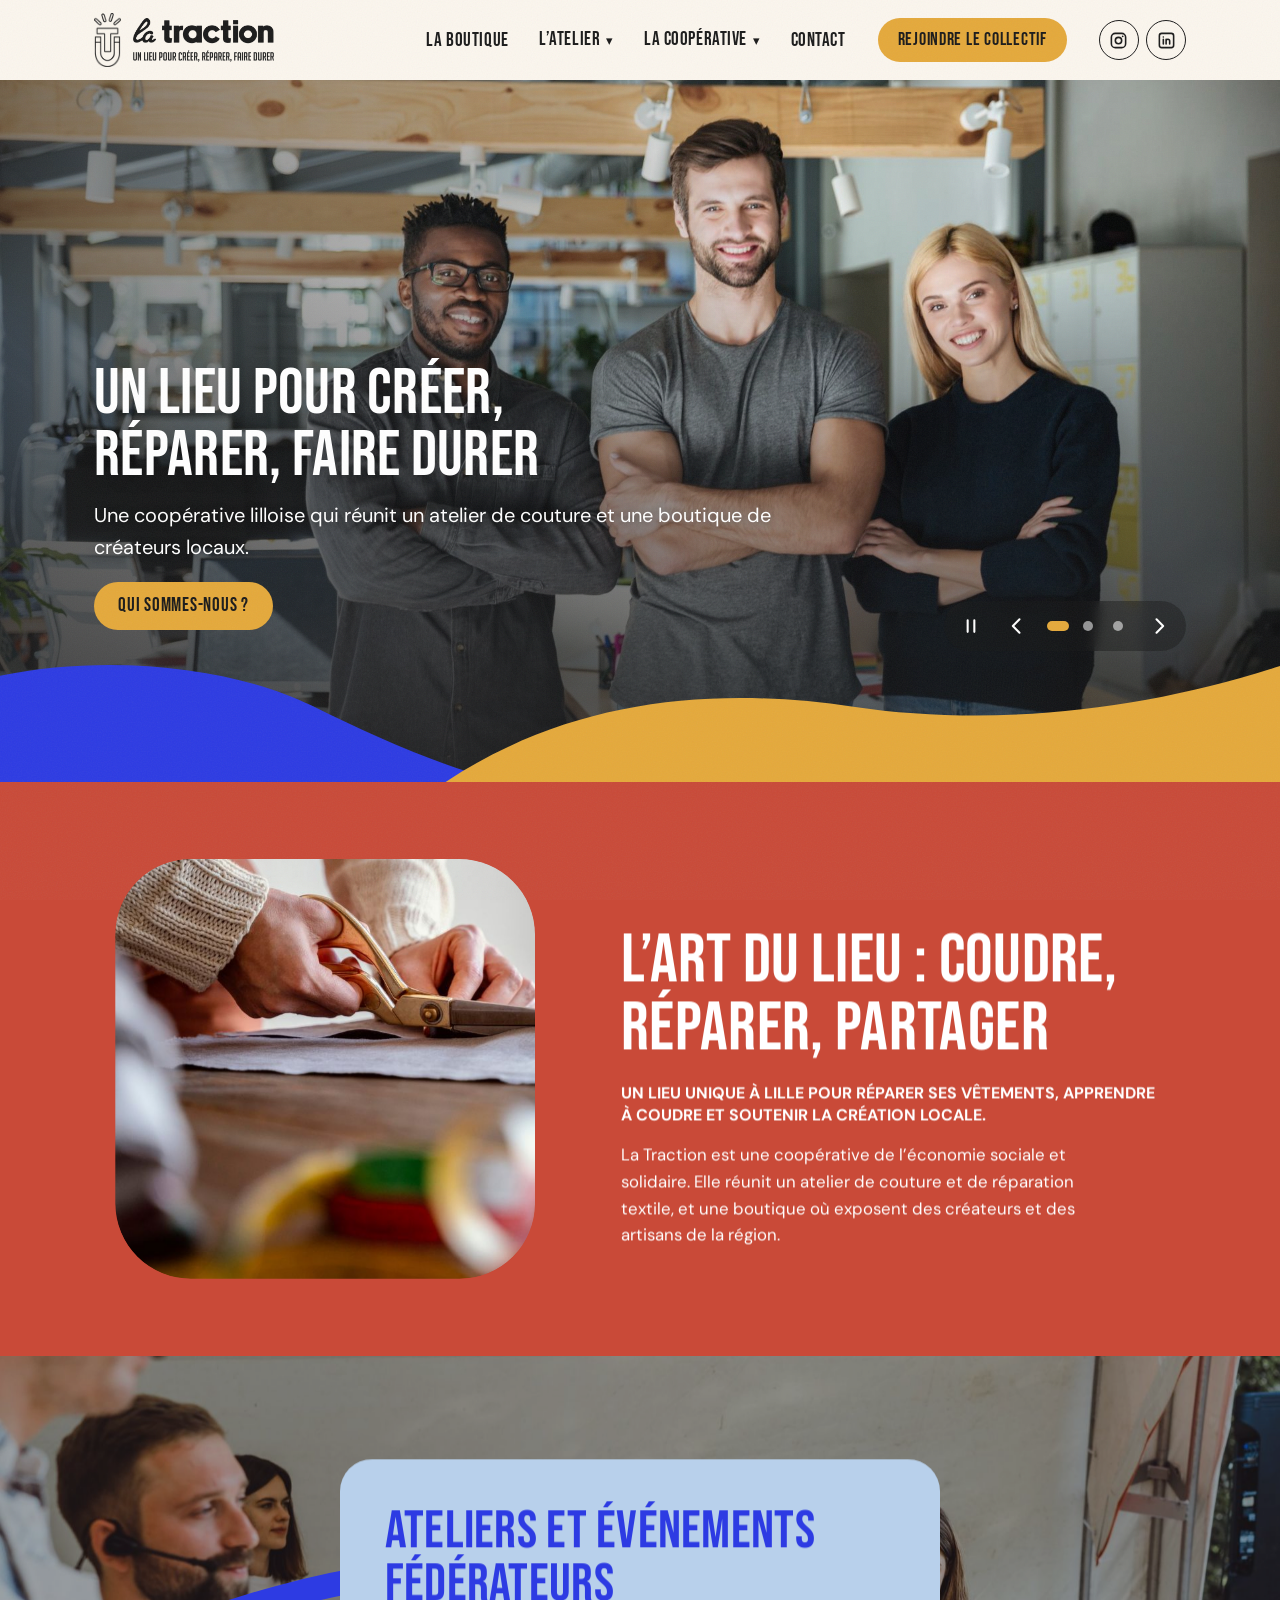
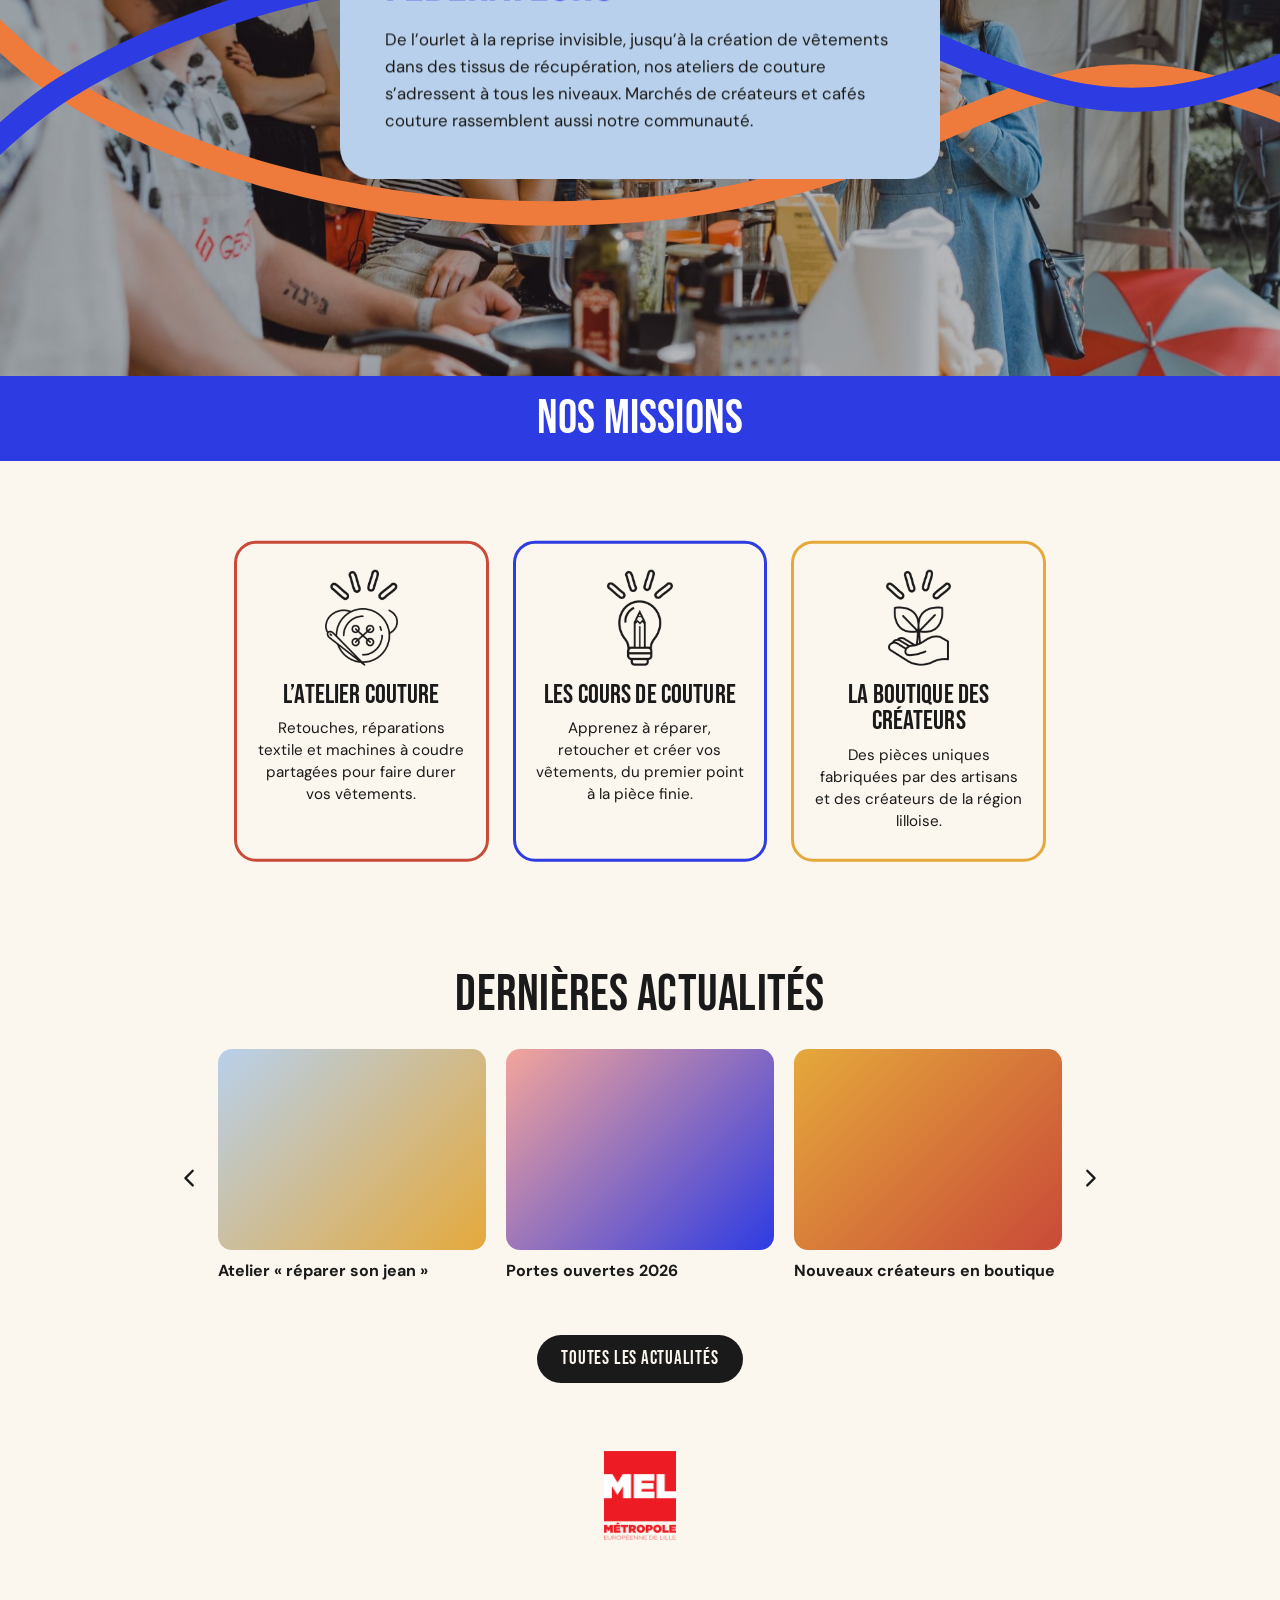
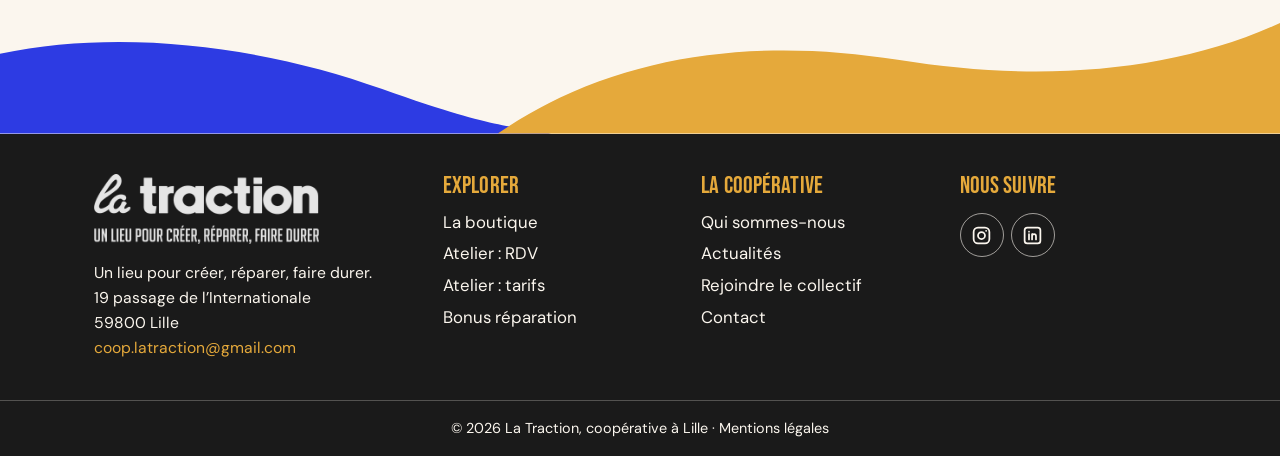
==== commit f035de2f: "Add files via upload" ====
--- a/index.html
+++ b/index.html
@@ -12,7 +12,7 @@
 <link rel="preconnect" href="https://fonts.gstatic.com" crossorigin>
 <link href="https://fonts.googleapis.com/css2?family=Bebas+Neue&display=swap" rel="stylesheet">
 <script>document.documentElement.className+=" js"</script>
-<link rel="stylesheet" href="css/style.css">
+<link rel="stylesheet" href="css/style.css?v=20261123c">
 </head>
 <body>
 <a class="skip" href="#contenu">Aller au contenu</a>
@@ -56,11 +56,11 @@
 <main id="contenu">
   <!-- Diaporama d'accueil : photos dans img/ (format paysage, 1920 px de large conseillé) -->
   <section class="slider" id="slider" aria-roledescription="carrousel" aria-labelledby="t-hero">
-    <h1 id="t-hero" class="sr">La Traction, coopérative lilloise : atelier de couture et boutique de créateurs</h1>
+    <h1 id="t-hero" class="sr">La Traction, coopérative lilloise : atelier de couture et boutique de créateurs</h1>
     <div class="slides" id="slides" aria-live="off">
       <div class="slide on" role="group" aria-roledescription="diapositive" aria-label="1 sur 3" style="--g:linear-gradient(135deg,#2D3BE3,#1d2690)">
         <div class="sl-bg"><img src="img/photo-collectif.jpg" alt="Trois membres de l’équipe de La Traction, souriants, dans l’atelier" width="1920" height="1280" style="object-position:50% 48%" fetchpriority="high"></div>
-        <div class="cap"><h2>Un lieu pour créer,<br>réparer, faire durer</h2><p>Une coopérative lilloise qui réunit un atelier de couture et une boutique de créateurs locaux.</p><a class="btn" href="cooperative.html">Qui sommes-nous ?</a></div>
+        <div class="cap"><h2>Un lieu pour créer,<br>réparer, faire durer</h2><p>Une coopérative lilloise qui réunit un atelier de couture et une boutique de créateurs locaux.</p><a class="btn" href="cooperative.html">Qui sommes-nous ?</a></div>
       </div>
       <div class="slide" role="group" aria-roledescription="diapositive" aria-label="2 sur 3" style="--g:linear-gradient(135deg,#C94A38,#EE7A3C)">
         <div class="sl-bg"><img src="img/photo-couture.jpg" alt="Mains qui découpent un tissu avec de grands ciseaux dorés" width="1920" height="1280" style="object-position:50% 40%"></div>
@@ -92,7 +92,7 @@
     <div class="wrap grid">
       <div class="photo sq kb"><div class="plx" data-speed=".1" data-zoom=".1"><img src="img/photo-couture-carre.jpg" alt="Mains qui découpent un tissu avec de grands ciseaux dorés" width="900" height="900" loading="lazy"></div></div>
       <div class="txt" data-speed="-.07">
-        <h2 id="t-lieu">L’art du lieu : coudre, réparer, partager</h2>
+        <h2 id="t-lieu">L’art du lieu : coudre, réparer, partager</h2>
         <p class="lead">Un lieu unique à Lille pour réparer ses vêtements, apprendre à coudre et soutenir la création locale.</p>
         <p class="t">La Traction est une coopérative de l’économie sociale et solidaire. Elle réunit un atelier de couture et de réparation textile, et une boutique où exposent des créateurs et des artisans de la région.</p>
       </div>
@@ -130,7 +130,7 @@
       <div class="car">
         <button class="arr l" id="prev" type="button" aria-label="Actualités précédentes"><svg viewBox="0 0 24 24" aria-hidden="true"><path d="M15 4L7 12l8 8"/></svg></button>
         <div class="track" id="track" tabindex="0" aria-label="Carrousel d’actualités">
-          <a class="item" href="actualites.html#actu-1"><div class="ph kb" style="--g:linear-gradient(135deg,#B8D0EB,#E5A93B)"><img src="img/actu-1.jpg" alt="" loading="lazy" data-fallback></div><span class="cap-t">Atelier « réparer son jean »</span></a>
+          <a class="item" href="actualites.html#actu-1"><div class="ph kb" style="--g:linear-gradient(135deg,#B8D0EB,#E5A93B)"><img src="img/actu-1.jpg" alt="" loading="lazy" data-fallback></div><span class="cap-t">Atelier « réparer son jean »</span></a>
           <a class="item" href="actualites.html#actu-2"><div class="ph kb" style="--g:linear-gradient(135deg,#F4A59A,#2D3BE3)"><img src="img/actu-2.jpg" alt="" loading="lazy" data-fallback></div><span class="cap-t">Portes ouvertes 2026</span></a>
           <a class="item" href="actualites.html#actu-3"><div class="ph kb" style="--g:linear-gradient(135deg,#E5A93B,#C94A38)"><img src="img/actu-3.jpg" alt="" loading="lazy" data-fallback></div><span class="cap-t">Nouveaux créateurs en boutique</span></a>
           <a class="item" href="actualites.html#actu-4"><div class="ph kb" style="--g:linear-gradient(135deg,#2D3BE3,#B8D0EB)"><img src="img/actu-4.jpg" alt="" loading="lazy" data-fallback></div><span class="cap-t">Café couture du premier samedi</span></a>
@@ -147,7 +147,7 @@
 <section class="partners" aria-label="Nos financeurs">
   <div class="wrap">
     <ul class="plist">
-      <li><img src="img/partenaires/mel.png" alt="Métropole Européenne de Lille" loading="lazy" data-logo></li>
+      <li><img src="img/partenaires/mel.png" alt="Métropole Européenne de Lille" width="324" height="400" data-logo></li>
     </ul>
   </div>
 </section>
@@ -165,8 +165,8 @@
       </div>
       <div><h3>Explorer</h3><ul>
         <li><a href="boutique.html">La boutique</a></li>
-        <li><a href="atelier-rdv.html">Atelier : RDV</a></li>
-        <li><a href="atelier-tarifs.html">Atelier : tarifs</a></li>
+        <li><a href="atelier-rdv.html">Atelier : RDV</a></li>
+        <li><a href="atelier-tarifs.html">Atelier : tarifs</a></li>
         <li><a href="bonus-reparation.html">Bonus réparation</a></li></ul></div>
       <div><h3>La coopérative</h3><ul>
         <li><a href="cooperative.html">Qui sommes-nous</a></li>
@@ -183,6 +183,6 @@
   </div>
 </footer>
 
-<script src="js/main.js"></script>
+<script src="js/main.js?v=20261123c"></script>
 </body>
 </html>
--- a/css/style.css
+++ b/css/style.css
@@ -206,7 +206,8 @@
 .sec .intro{max-width:56ch;margin:0 0 2rem;font-size:1.1rem}
 .grid3{display:grid;grid-template-columns:repeat(3,1fr);gap:1.5rem}
 .grid2{display:grid;grid-template-columns:1fr 1fr;gap:clamp(1.5rem,4vw,3.5rem);align-items:start}
-@media (max-width:860px){.grid3,.grid2{grid-template-columns:1fr}}
+@media (max-width:860px){.grid2{grid-template-columns:1fr}}
+@media (max-width:680px){.grid3{grid-template-columns:1fr}}
 .tile{background:var(--cream);border:3px solid var(--c,var(--ink));border-radius:22px;padding:1.6rem 1.4rem 1.8rem}
 .tile img{height:84px;width:auto;margin-bottom:.9rem}
 .tile h3{font-size:1.8rem;margin-bottom:.5rem}
@@ -368,7 +369,7 @@
 .phero-picto{position:absolute;right:clamp(1.5rem,10vw,9rem);top:50%;height:clamp(110px,15vw,190px);width:auto;transform:translateY(-58%);pointer-events:none}
 .phero.brick .phero-picto,.phero.cobalt .phero-picto{filter:invert(1);opacity:.85}
 .phero.mustard .phero-picto{opacity:.8}
-@media (max-width:720px){.phero-picto{top:1rem;right:1rem;height:64px;transform:none;opacity:.35!important}}
+@media (max-width:720px){.phero-picto{display:none}}
 .price img{height:72px;width:auto;margin:0 auto .5rem}
 @media (min-width:721px){.phero .wrap{padding-right:clamp(1.5rem,24vw,320px)}}
 .illu-sec{background:#FDF6ED}
